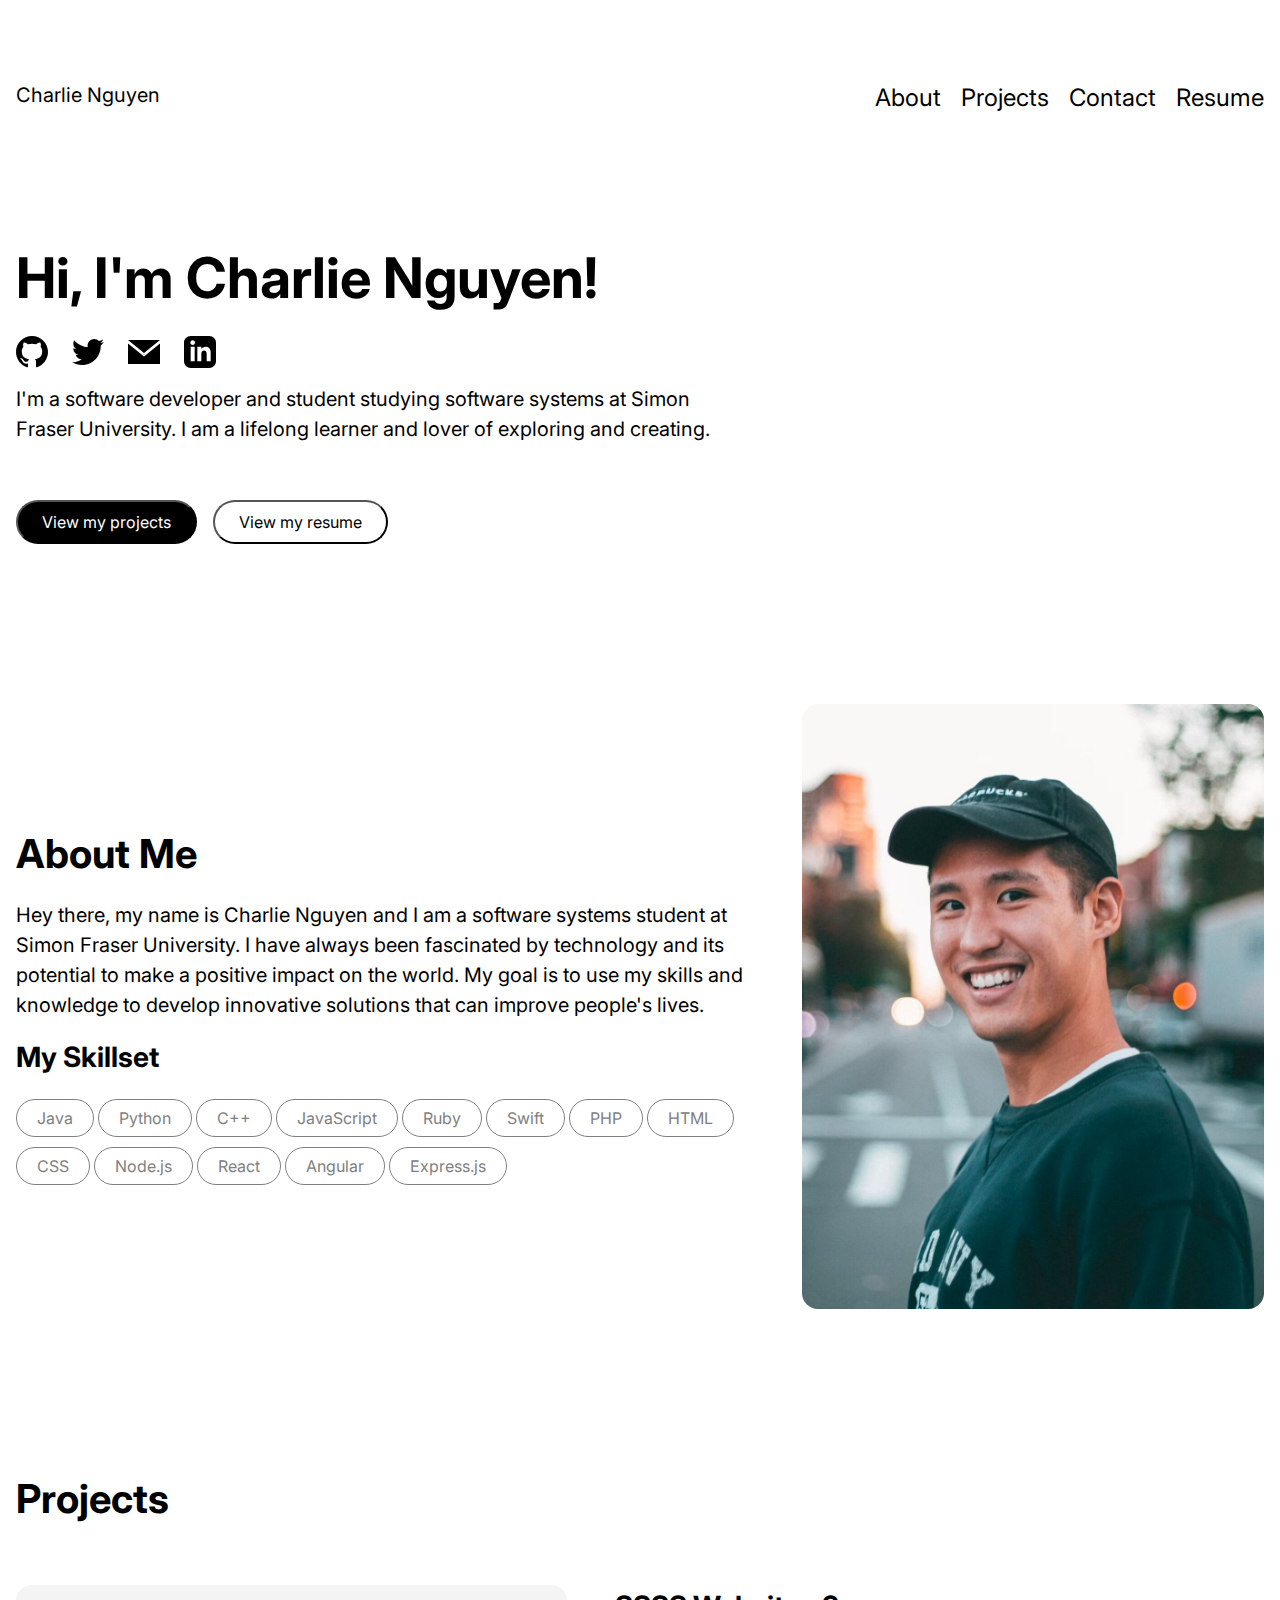
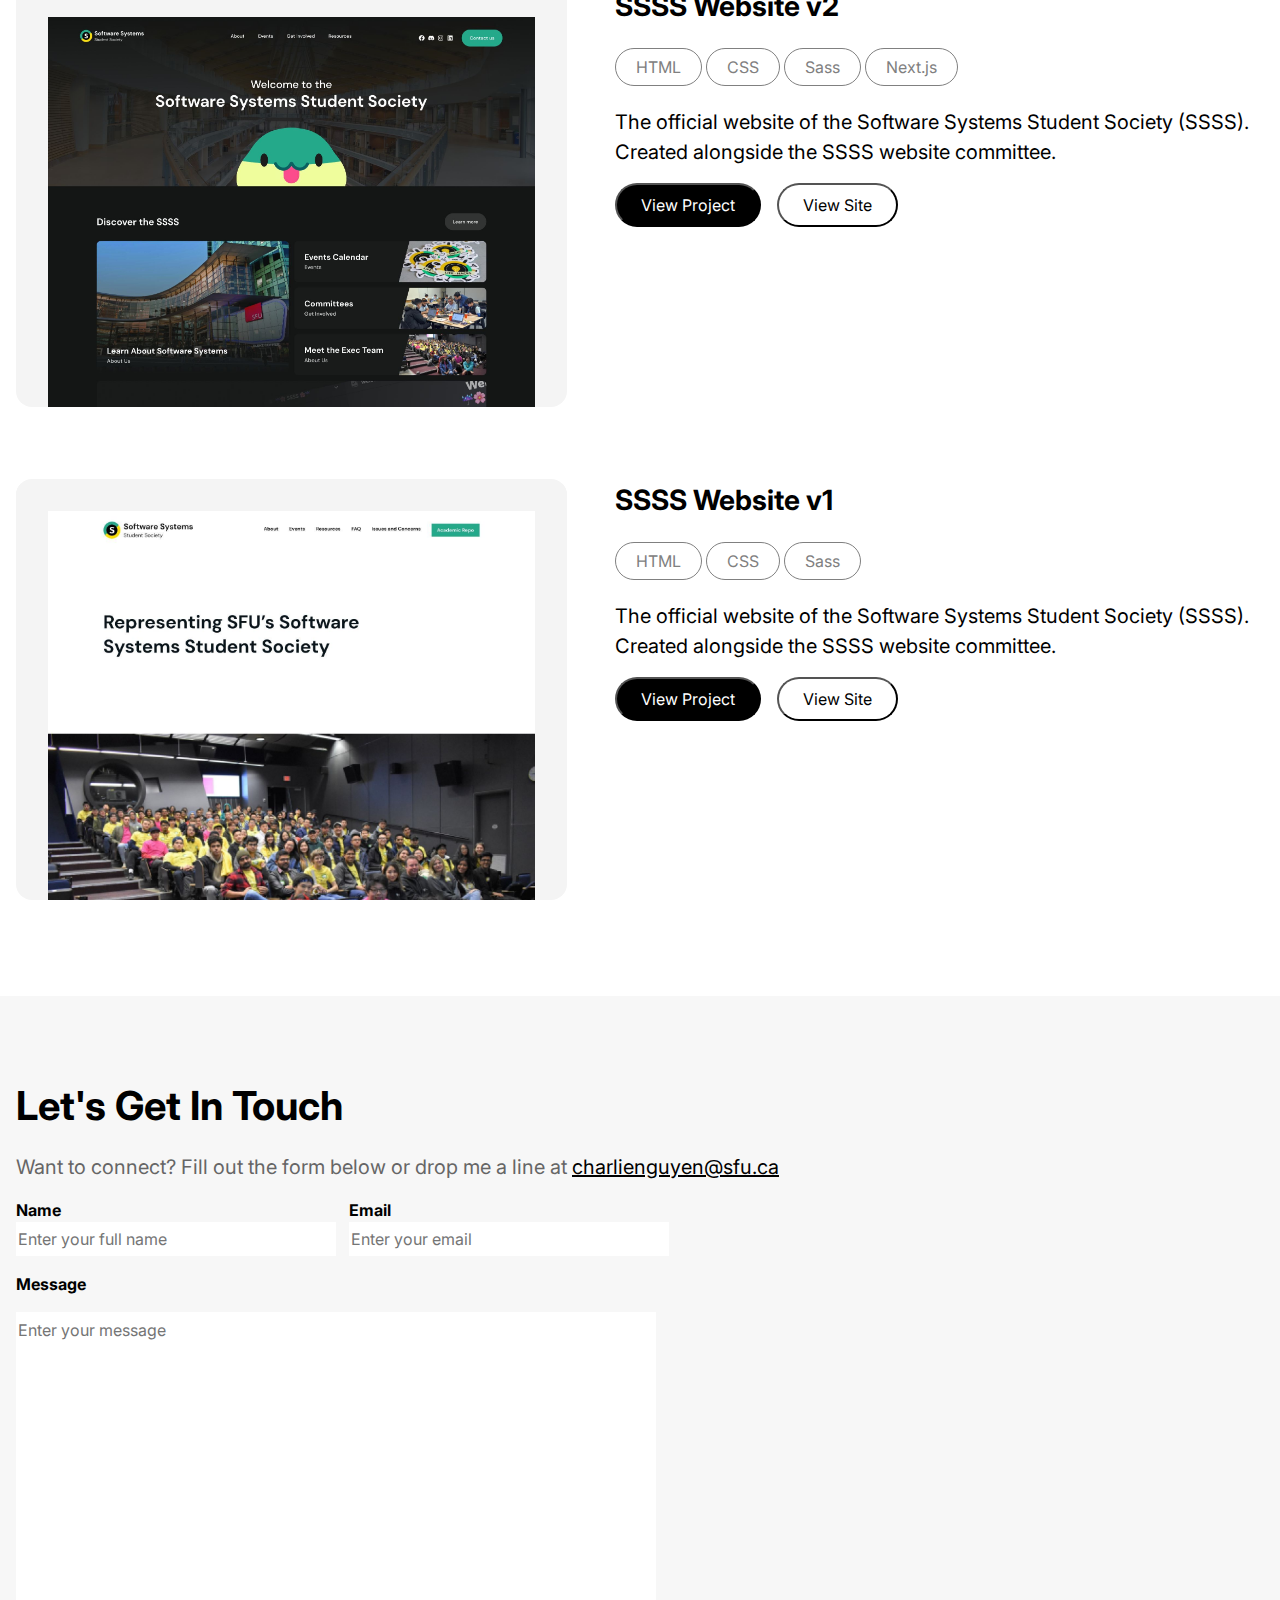
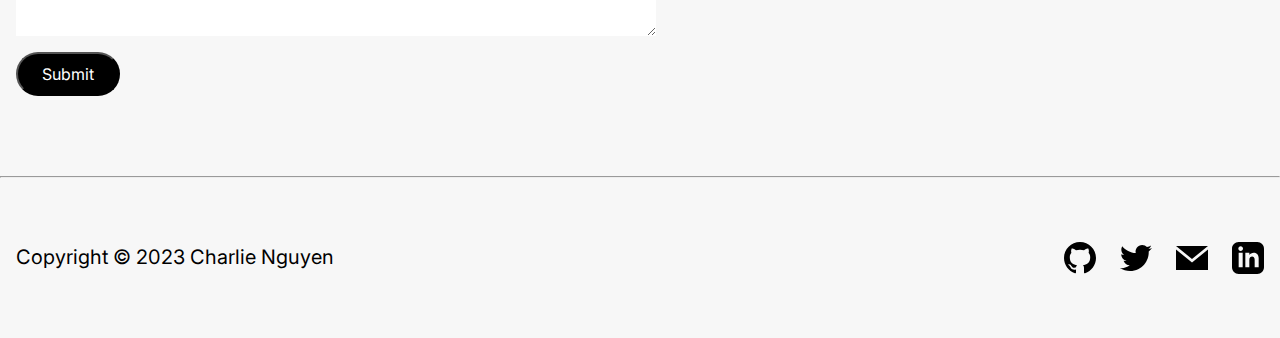
==== portfolio-end/index.html @ eb429f45 "add links and smooth scroll" ====
<!DOCTYPE html>
<html lang="en">

<head>
  <meta charset="UTF-8">
  <meta http-equiv="X-UA-Compatible" content="IE=edge">
  <meta name="viewport" content="width=device-width, initial-scale=1.0">
  <link rel="stylesheet" type="text/css" href="style.css">
  <link rel="stylesheet" type="text/css" href="default.css">
  <title>Portfolio</title>
</head>

<body>
  <div id="main-body">
    <header>
      <nav>
        <div id="navbar-name">
          <p>Charlie Nguyen</p>
        </div>

        <ul>
          <li><a href="#about">About</a></li>
          <li><a href="#projects">Projects</a></li>
          <li><a href="#contact">Contact</a> </li>
          <li><a class="resume-link" href="#">Resume</a></li>
        </ul>
      </nav>
    </header>

    <section class="container" id="hero">
      <h1>Hi, I'm Charlie Nguyen!</h1>
      <div class="icon-container">
        <a href="https://github.com/" target="_blank">
          <img src="./assets/icons/icon-github.svg" alt="Github Icon">
        </a>
        <a href="https://twitter.com/" target="_blank">
          <img src="./assets/icons/icon-twitter.svg" alt="twitter Icon">
        </a>
        <a href="https://gmail.com/" target="_blank">
          <img src="./assets/icons/icon-email.svg" alt="Email Icon">
        </a>
        <a href="https://linkedin.com/" target="_blank">
          <img src="./assets/icons/icon-linkedin.svg" alt="linkedin Icon">
        </a>
      </div>
      <p>I'm a software developer and student studying software systems at Simon <br />Fraser University. I am a
        lifelong
        learner and lover of exploring and creating.</p>
      <br>
      <div class="button-container">
        <a href="#projects">
          <button class="btn primary-btn">View my projects</button>
        </a>
        <a href="#">
          <button class="btn secondary-btn">View my resume</button>
        </a>
      </div>
    </section>

    <section class="container" id="about">
      <div class="left-section">
        <h2>About Me</h2>
        <p>Hey there, my name is Charlie Nguyen and I am a software systems student at Simon Fraser University. I have
          always been fascinated by technology and its potential to make a positive impact on the world. My goal is to
          use
          my skills and knowledge to develop innovative solutions that can improve people's lives.</p>
        <h3>My Skillset</h3>
        <div id="skill-container">
          <span class="skill-tag">Java</span>
          <span class="skill-tag">Python</span>
          <span class="skill-tag">C++</span>
          <span class="skill-tag">JavaScript</span>
          <span class="skill-tag">Ruby</span>
          <span class="skill-tag">Swift</span>
          <span class="skill-tag">PHP</span>
          <span class="skill-tag">HTML</span>
          <span class="skill-tag">CSS</span>
          <span class="skill-tag">Node.js</span>
          <span class="skill-tag">React</span>
          <span class="skill-tag">Angular</span>
          <span class="skill-tag">Express.js</span>
        </div>
      </div>
      <div class="right-section">
        <img id="profile-img" src="./assets/profile.jpeg" alt="Profile Image">

      </div>
    </section>


    <section class="container" id="projects">
      <h2>Projects</h2>
      <div class="project-container">
        <figure class="project-img-container">
          <img src="./assets/ssss-website-v2.jpeg" alt="SSSS Website Version 2">
        </figure>
        <div class="project-description">
          <h3>SSSS Website v2</h3>
          <div id="skill-container">
            <span class="skill-tag">HTML</span>
            <span class="skill-tag">CSS</span>
            <span class="skill-tag">Sass</span>
            <span class="skill-tag">Next.js</span>
          </div>
          <p>The official website of the Software Systems Student Society (SSSS). Created alongside the SSSS website
            committee.</p>
          <div class="button-container">
            <a href="https://github.com/ssss-sfu/ssss-sfu.github.io" target="_blank">
              <button class="btn primary-btn">View Project</button>
            </a>
            <a href="https://www.sfussss.org/" target="_blank">
              <button class="btn secondary-btn">View Site</button>
            </a>
          </div>
        </div>
      </div>

      <div class="project-container">
        <figure class="project-img-container">
          <img src="./assets/ssss-website-v1.jpeg" alt="SSSS Website Version 2">
        </figure>
        <div class="project-description">
          <h3>SSSS Website v1</h3>
          <div id="skill-container">
            <span class="skill-tag">HTML</span>
            <span class="skill-tag">CSS</span>
            <span class="skill-tag">Sass</span>
          </div>
          <p>The official website of the Software Systems Student Society (SSSS). Created alongside the SSSS website
            committee.</p>
          <div class="button-container">
            <a href="https://github.com/ssss-sfu/ssss-sfu.github.io" target="_blank">
              <button class="btn primary-btn">View Project</button>
            </a>
            <a href="https://www.sfussss.org/" target="_blank">
              <button class="btn secondary-btn">View Site</button>
            </a>
          </div>
        </div>
      </div>
    </section>
    <section class="container" id="contact">
      <h2>Let's Get In Touch</h2>
      <p>Want to connect? Fill out the form below or drop me a line at
        <a class="mailto" href="mailto:charlienguyen@sfu.ca">charlienguyen@sfu.ca</a>
      </p>

      <div class="two-column">
        <div id="name-input-container">
          <label for="name"><b>Name</b></label> <br>
          <input type="text" id="name" placeholder="Enter your full name">
        </div>

        <div id="email-input-container">
          <label for="email"><b>Email</b></label> <br>
          <input type="email" id="email" placeholder="Enter your email">
        </div>
      </div>

      <label for="message"><b>Message</b></label>
      <textarea name="message" id="message" cols="30" rows="10" placeholder="Enter your message"></textarea>

      <button class="btn primary-btn">Submit</button>
    </section>
    <hr>
    <footer>
      <nav>
        <div class="navbar-name">
          <p>Copyright &copy; 2023 Charlie Nguyen </p>
        </div>
        <div class="icon-container">
          <a href="https://github.com/" target="_blank">
            <img src="./assets/icons/icon-github.svg" alt="Github Icon">
          </a>
          <a href="https://twitter.com/" target="_blank">
            <img src="./assets/icons/icon-twitter.svg" alt="twitter Icon">
          </a>
          <a href="https://gmail.com/" target="_blank">
            <img src="./assets/icons/icon-email.svg" alt="Email Icon">
          </a>
          <a href="https://linkedin.com/" target="_blank">
            <img src="./assets/icons/icon-linkedin.svg" alt="linkedin Icon">
          </a>
        </div>
      </nav>

    </footer>
  </div>
  <script src="script.js"></script>


</body>

</html>
---- portfolio-end/style.css ----
@import url("https://fonts.googleapis.com/css2?family=Inter:wght@100;400;700&display=swap");

/* Variable Start */
:root {
  --primary-colour: black;
  --secondary-colour: white;
  --tertiary-colour: #f4f4f4;
  --skill-colour: gray;
  --contact-colour: #666666;

  --tablet-min-width: 768px;
  --desktop-min-width: 1025px;
  --container-max-width: 1500px;
}
/* Variable End */
/* Global Start*/
html {
  background-color: #FFCFCF;
  scroll-behavior: smooth;
}


body {
  font-family: "Inter", sans-serif;
  background-color: #FEE4E5;
  display: flex;
  justify-content: center;
}

#main-body {
  max-width: var(--container-max-width);
  min-width: min(100vw, var(--container-max-width));
  margin: auto;
  background-color: var(--secondary-colour);
  color: var(--primary-colour);
}

.container {
  padding: 5rem 1rem;
  display: flex;
  flex-direction: column;
  gap: 1rem;
  justify-content: center;
  background-color: var(--secondary-colour);
}

h1 {
  font-size: 3.5rem;
}

h2 {
  font-size: 2.5rem;
}

h3 {
  font-size: 1.75rem;
}

p {
  font-size: 1.25rem;
}

a {
  text-decoration: none;
  color: black;
}

a:hover {
  text-decoration: underline;
}

.button-container {
  display: flex;
  gap: 1rem;
}

a button {
  cursor: pointer;
}
@media only screen and (max-width: 768px) {
  h1 {
    font-size: 2.75rem;
  }

  h2 {
    font-size: 2rem;
  }

  h3 {
    font-size: 1.5rem;
  }

  p {
    font-size: 1.2rem;
  }
}

/* Global End */
/* Header Start */
header {
  background-color: var(--secondary-colour);
  padding: 5rem 1rem 0;
  font-size: 1.5rem;
}
header nav {
  display: flex;
  justify-content: space-between;
}

header nav ul {
  display: flex;
  gap: 1.25rem;
}

header nav li {
  list-style-type: none;
}

@media only screen and (max-width: 768px) {
  header {
    font-size: 1rem;
  }

  header nav ul {
    display: flex;
    gap: 1rem;
  }
}

/* Header End */

/* Hero Start */
.container#hero {
  padding-top: 7.5rem;
}

.btn {
  padding: 0.5rem 1.5rem;
  border-radius: 1.5rem;
  width: fit-content;
}

.primary-btn {
  background-color: var(--primary-colour);
  color: var(--secondary-colour);
}

.secondary-btn {
  background-color: var(--secondary-colour);
  color: var(--primary-colour);
}

.icon-container {
  display: flex;
  gap: 1.5rem;
}

.icon-container img {
  width: 2rem;
  /* Just change width, height initial value is auto */
}

/* Hero End */

/* About Start */
.container#about {
  display: flex;
  flex-direction: row;
}

.skill-tag {
  line-height: 3rem;
  font-style: normal;
  color: var(--skill-colour);
  border: 1px solid var(--skill-colour);
  border-radius: 2rem;
  padding: 0.5rem 1.25rem;
}

.left-section {
  flex: 5;
  /* Below Copied from container */
  display: flex;
  flex-direction: column;
  justify-content: center;
  gap: 1rem;
}
.right-section {
  flex: 3;
  width: fit-content;
}

.right-section img {
  object-fit: cover;
  border-radius: 1rem;
}

@media only screen and (max-width: 768px) {
  .container#about {
    flex-direction: column-reverse;
  }

}
/* About End */

/* Projects Start */
.container#projects {
  gap: 2.5rem;
}

.project-container {
  display: flex;
  gap: 3rem;
  padding: 1rem 0;
}

.project-img-container {
  width: 100%;
  flex: 3;
  border: 2rem solid var(--tertiary-colour);
  border-radius: 1rem;
  border-bottom: none;
}

.project-description {
  flex: 4;
  display: flex;
  flex-direction: column;
  gap: 1rem;
}

@media only screen and (max-width: 768px) {
  .project-container {
    flex-direction: column;
  }
}
/* Projects End */

/* Contact Start */
.container#contact, footer {
  background-color: #f7f7f7;
}

.container#contact p, .container#contact input {
  color: var(--contact-colour);
}

a.mailto {
  color: black;
  text-decoration: underline;
}

.two-column {
  display: flex; 
  gap: 1vw;
}

.container#contact input, .container#contact textarea {
  line-height: 2rem;
  /* max-width: min(29vw, 20em); */
  width: min(29vw, 20em);
  border: 1vw;
  background-color: var(--secondary-colour);
}

.container#contact textarea {
  width: min(59vw, 40em);
}
/* Contact End */

/* Footer Start */
footer {
  padding: 4rem 1rem;
}
footer nav {
  display: flex;
  justify-content: space-between;
}


/* Footer End */
---- portfolio-end/default.css ----
/* source: https://www.joshwcomeau.com/css/custom-css-reset/ */
/*
  1. Use a more-intuitive box-sizing model.
*/
*, *::before, *::after {
  box-sizing: border-box;
}
/*
  2. Remove default margin
*/
* {
  margin: 0;
}
/*
  3. Allow percentage-based heights in the application
*/
html, body {
  height: 100%;
}
/*
  Typographic tweaks!
  4. Add accessible line-height
  5. Improve text rendering
*/
body {
  line-height: 1.5;
  -webkit-font-smoothing: antialiased;
}
/*
  6. Improve media defaults
*/
img, picture, video, canvas, svg {
  display: block;
  max-width: 100%;
}
/*
  7. Remove built-in form typography styles
*/
input, button, textarea, select {
  font: inherit;
}
/*
  8. Avoid text overflows
*/
p, h1, h2, h3, h4, h5, h6 {
  overflow-wrap: break-word;
}
/*
  9. Create a root stacking context
*/
#root, #__next {
  isolation: isolate;
}
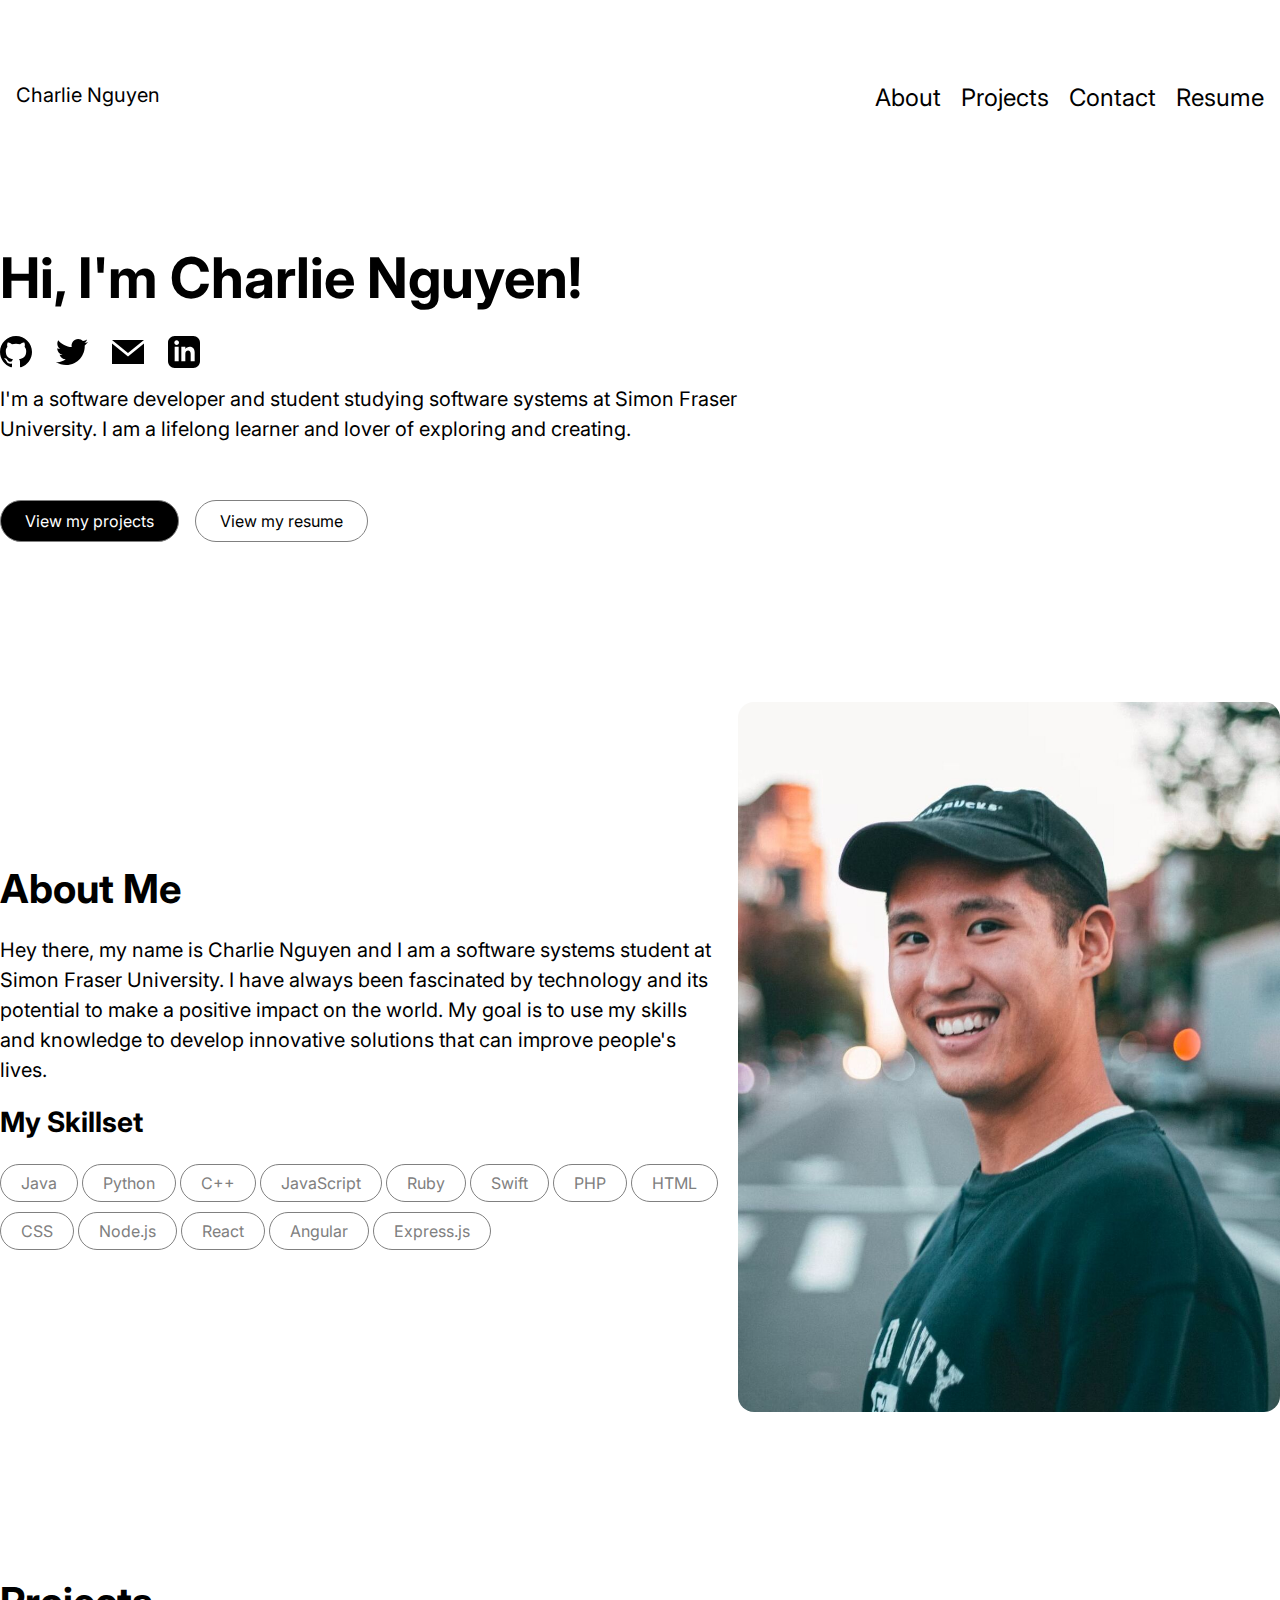
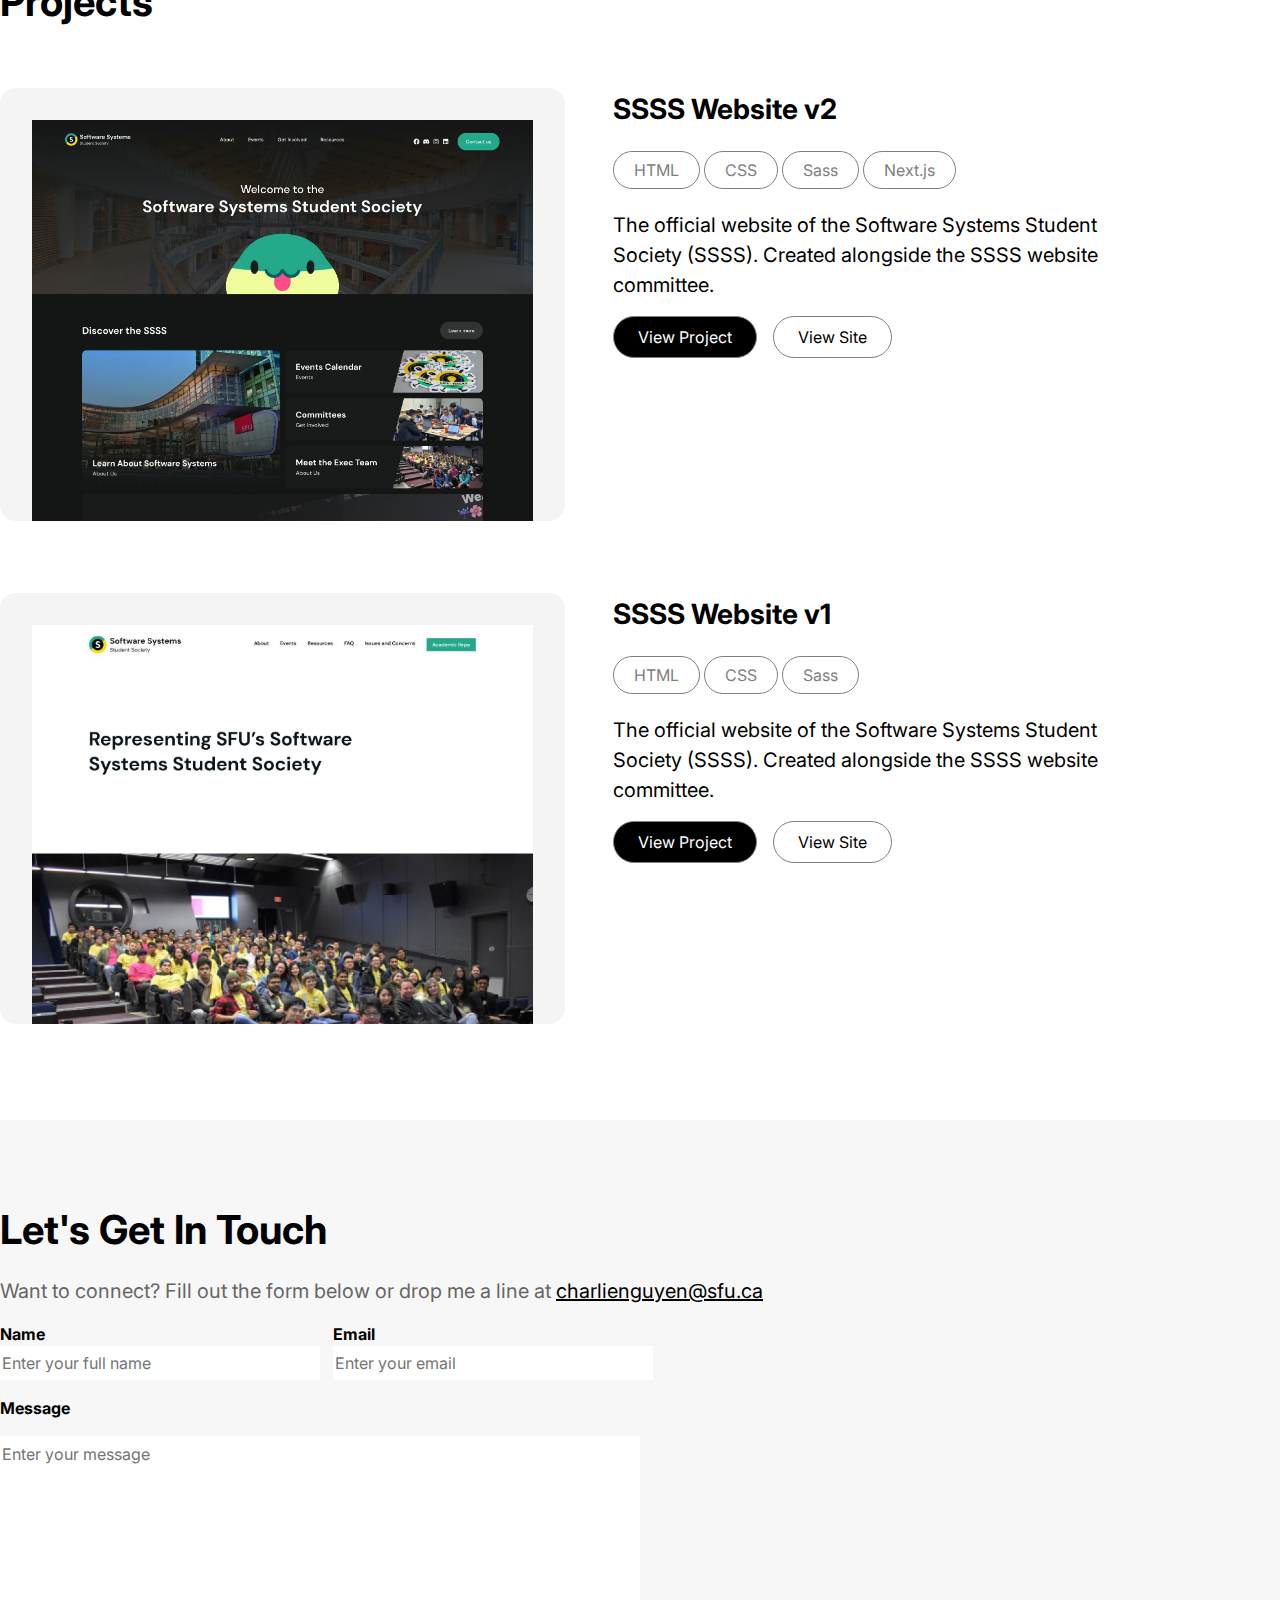
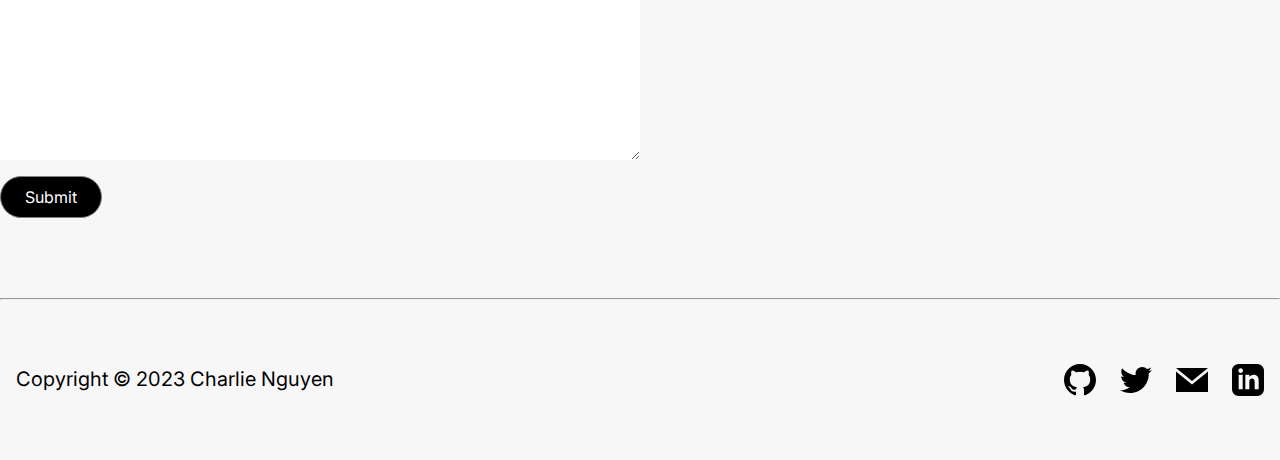
==== commit a23436db: "add double-colour bg and inline-size" ====
--- a/portfolio-end/index.html
+++ b/portfolio-end/index.html
@@ -43,7 +43,7 @@
           <img src="./assets/icons/icon-linkedin.svg" alt="linkedin Icon">
         </a>
       </div>
-      <p>I'm a software developer and student studying software systems at Simon <br />Fraser University. I am a
+      <p>I'm a software developer and student studying software systems at Simon Fraser University. I am a
         lifelong
         learner and lover of exploring and creating.</p>
       <br>
--- a/portfolio-end/style.css
+++ b/portfolio-end/style.css
@@ -14,15 +14,10 @@
 }
 /* Variable End */
 /* Global Start*/
-html {
+html, body {
   background-color: #FFCFCF;
   scroll-behavior: smooth;
-}
-
-
-body {
   font-family: "Inter", sans-serif;
-  background-color: #FEE4E5;
   display: flex;
   justify-content: center;
 }
@@ -33,10 +28,12 @@
   margin: auto;
   background-color: var(--secondary-colour);
   color: var(--primary-colour);
+  outline: 5em solid #FEE4E5;
+
 }
 
 .container {
-  padding: 5rem 1rem;
+  padding: 5rem 0;
   display: flex;
   flex-direction: column;
   gap: 1rem;
@@ -78,6 +75,10 @@
   cursor: pointer;
 }
 @media only screen and (max-width: 768px) {
+  .container {
+    padding: 3.5rem 1rem;
+  }
+
   h1 {
     font-size: 2.75rem;
   }
@@ -109,6 +110,7 @@
 
 header nav ul {
   display: flex;
+  align-items: center;
   gap: 1.25rem;
 }
 
@@ -132,12 +134,21 @@
 /* Hero Start */
 .container#hero {
   padding-top: 7.5rem;
+  inline-size: min(800px, 100vw);
 }
 
 .btn {
   padding: 0.5rem 1.5rem;
+  border: 0.5px solid gray;
   border-radius: 1.5rem;
   width: fit-content;
+  transition: transform 0.25s;
+  /* transition: filter 0.25s; */
+}
+
+.btn:hover {
+  transform:translateY(-0.2em);
+  /* filter: invert(100%); */
 }
 
 .primary-btn {
@@ -178,7 +189,7 @@
 }
 
 .left-section {
-  flex: 5;
+  flex: 4;
   /* Below Copied from container */
   display: flex;
   flex-direction: column;
@@ -229,6 +240,11 @@
   gap: 1rem;
 }
 
+.project-description p {
+  inline-size: min(500px, 95vw);
+}
+
+
 @media only screen and (max-width: 768px) {
   .project-container {
     flex-direction: column;
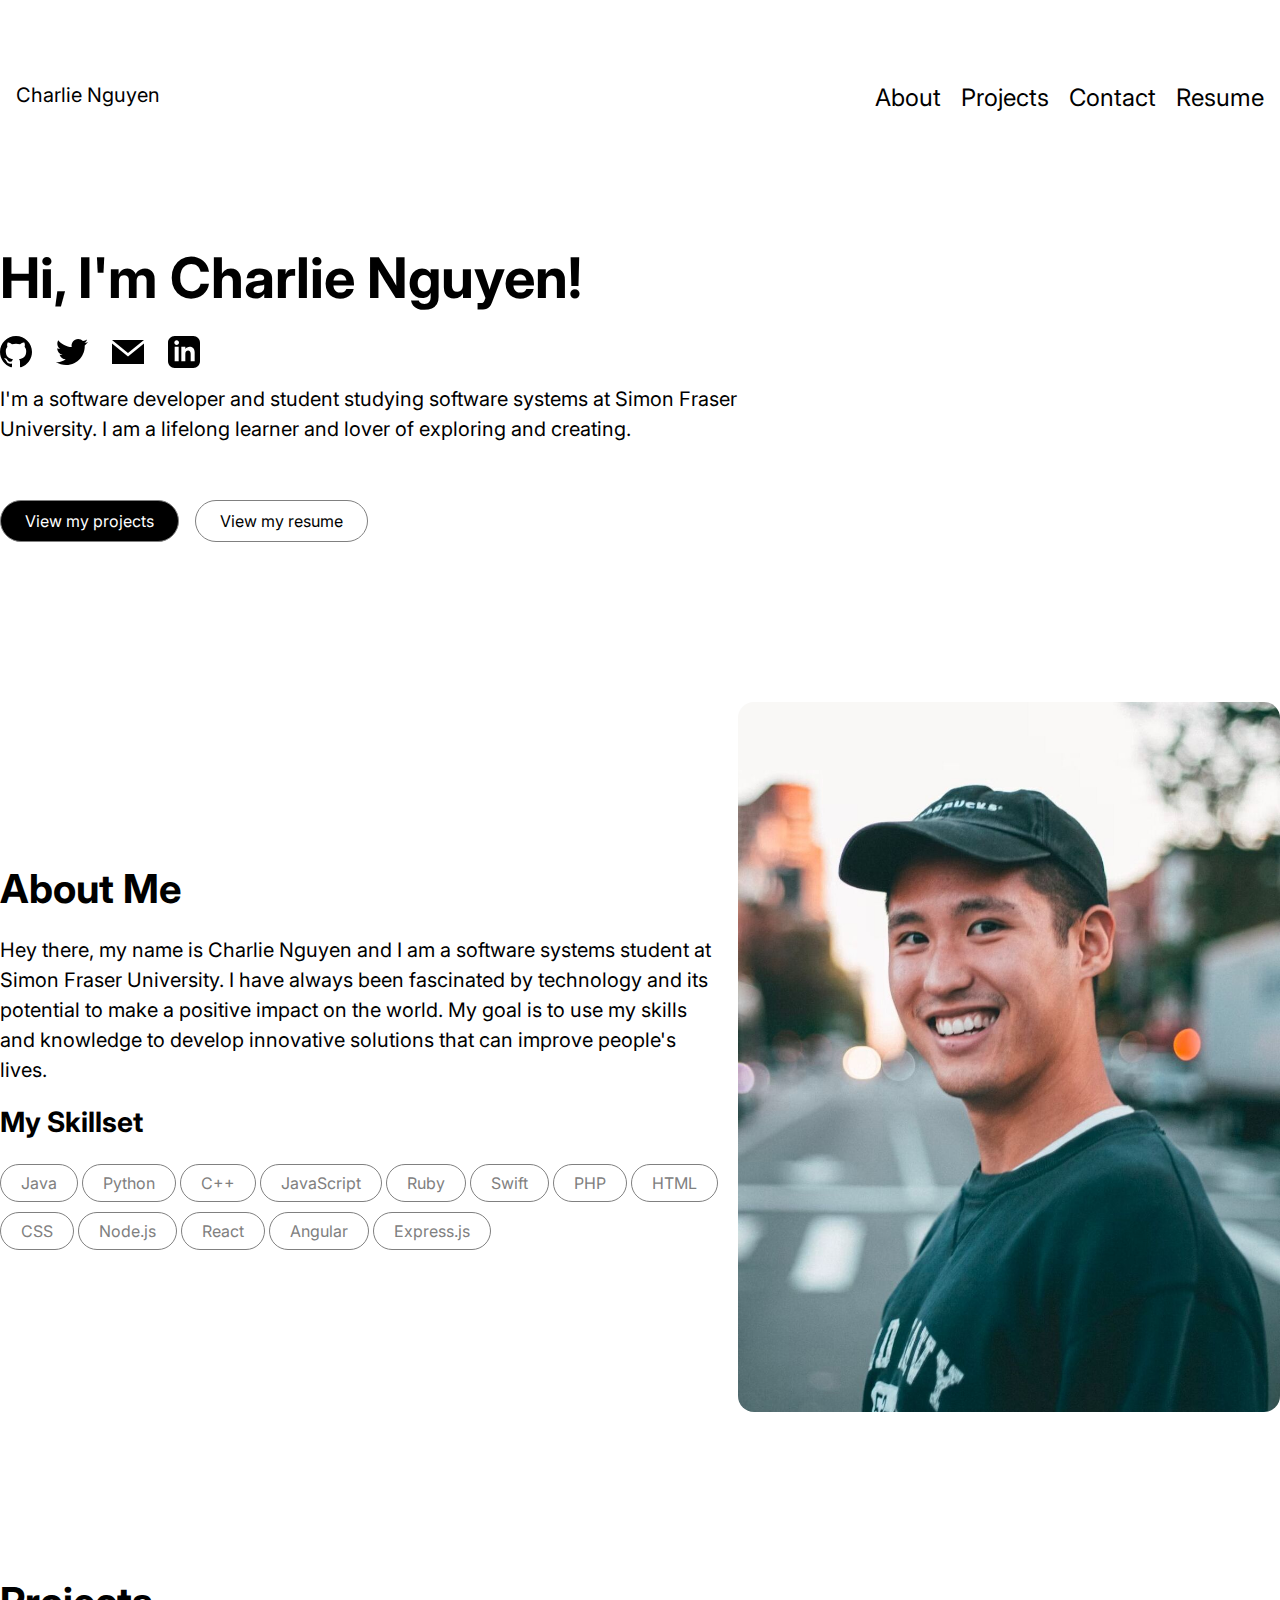
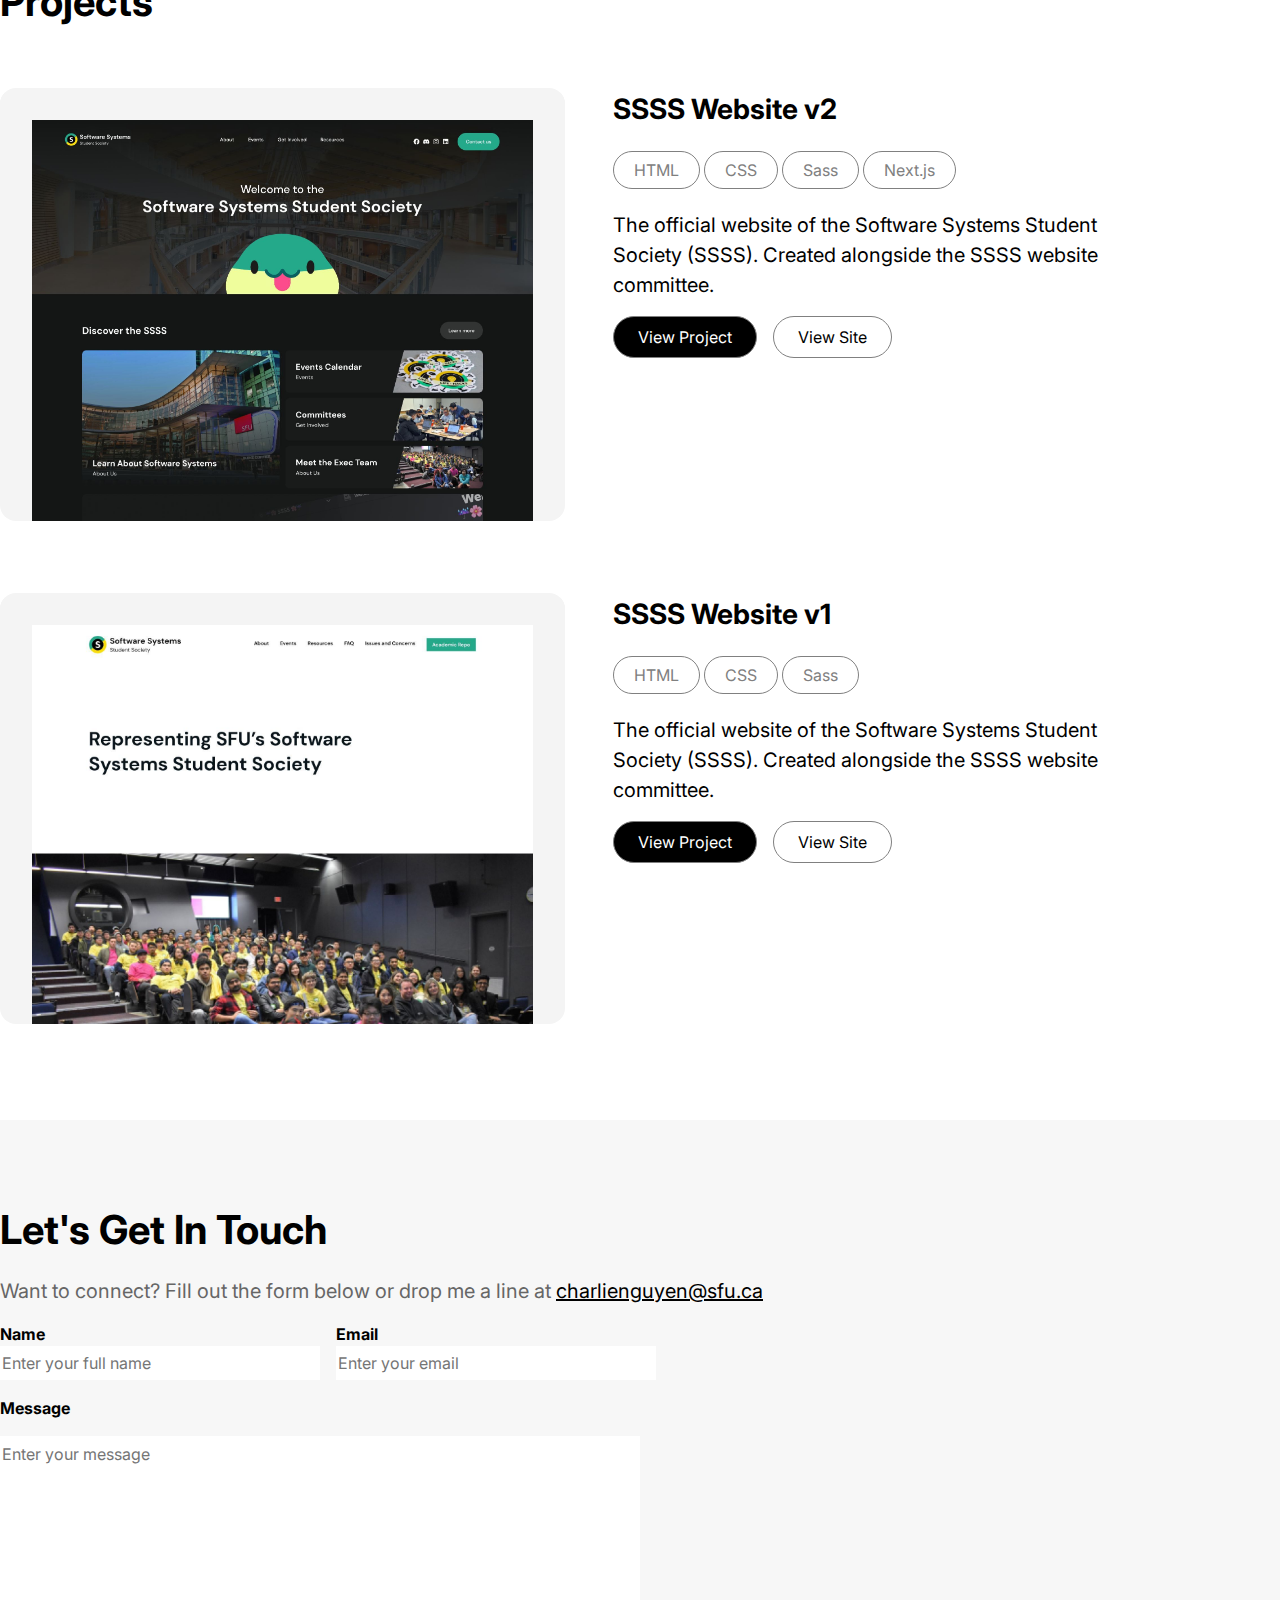
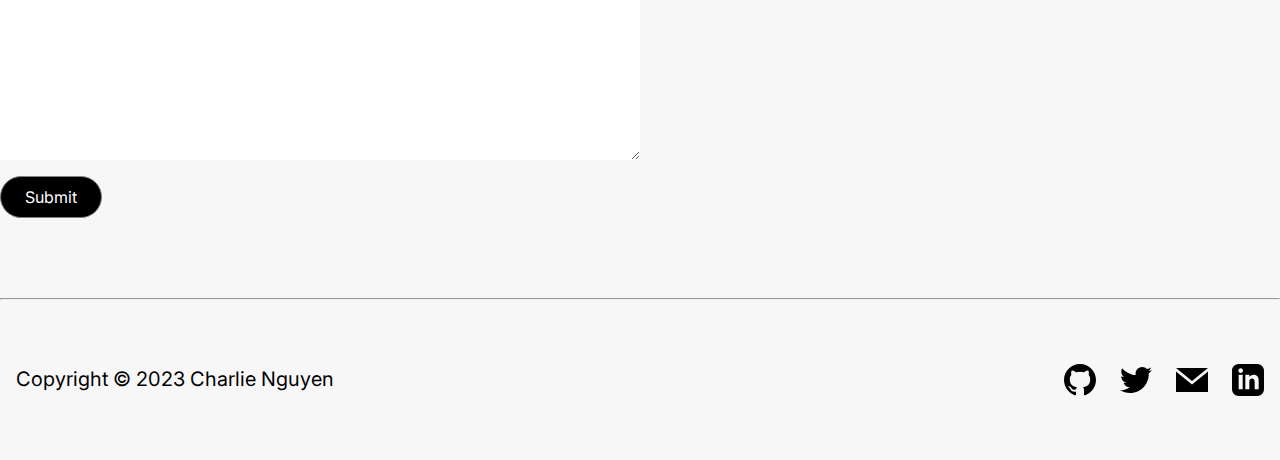
==== commit d4837bb1: "checkpoint" ====
--- a/portfolio-end/index.html
+++ b/portfolio-end/index.html
@@ -42,6 +42,7 @@
         <a href="https://linkedin.com/" target="_blank">
           <img src="./assets/icons/icon-linkedin.svg" alt="linkedin Icon">
         </a>
+
       </div>
       <p>I'm a software developer and student studying software systems at Simon Fraser University. I am a
         lifelong
--- a/portfolio-end/style.css
+++ b/portfolio-end/style.css
@@ -7,15 +7,18 @@
   --tertiary-colour: #f4f4f4;
   --skill-colour: gray;
   --contact-colour: #666666;
+  --first-outside-colour: #FEE4E5;
+  --second-outside-colour: #FFCFCF;
 
   --tablet-min-width: 768px;
   --desktop-min-width: 1025px;
   --container-max-width: 1500px;
 }
+
 /* Variable End */
 /* Global Start*/
 html, body {
-  background-color: #FFCFCF;
+  background-color: var(--second-outside-colour);
   scroll-behavior: smooth;
   font-family: "Inter", sans-serif;
   display: flex;
@@ -28,7 +31,7 @@
   margin: auto;
   background-color: var(--secondary-colour);
   color: var(--primary-colour);
-  outline: 5em solid #FEE4E5;
+  outline: 5em solid var(--first-outside-colour);
 
 }
 
@@ -123,6 +126,9 @@
     font-size: 1rem;
   }
 
+  header nav {
+    justify-content: center;
+  }
   header nav ul {
     display: flex;
     gap: 1rem;
@@ -241,7 +247,7 @@
 }
 
 .project-description p {
-  inline-size: min(500px, 95vw);
+  inline-size: min(25em, 95vw);
 }
 
 
@@ -268,19 +274,25 @@
 
 .two-column {
   display: flex; 
-  gap: 1vw;
+  gap: 1em;
 }
 
 .container#contact input, .container#contact textarea {
   line-height: 2rem;
   /* max-width: min(29vw, 20em); */
-  width: min(29vw, 20em);
+  width: min(80vw, 20em);
   border: 1vw;
   background-color: var(--secondary-colour);
 }
 
 .container#contact textarea {
-  width: min(59vw, 40em);
+  width: min(80vw, 40em);
+}
+
+@media only screen and (max-width: 768px) {
+  .two-column {
+    flex-direction: column;
+  }
 }
 /* Contact End */
 
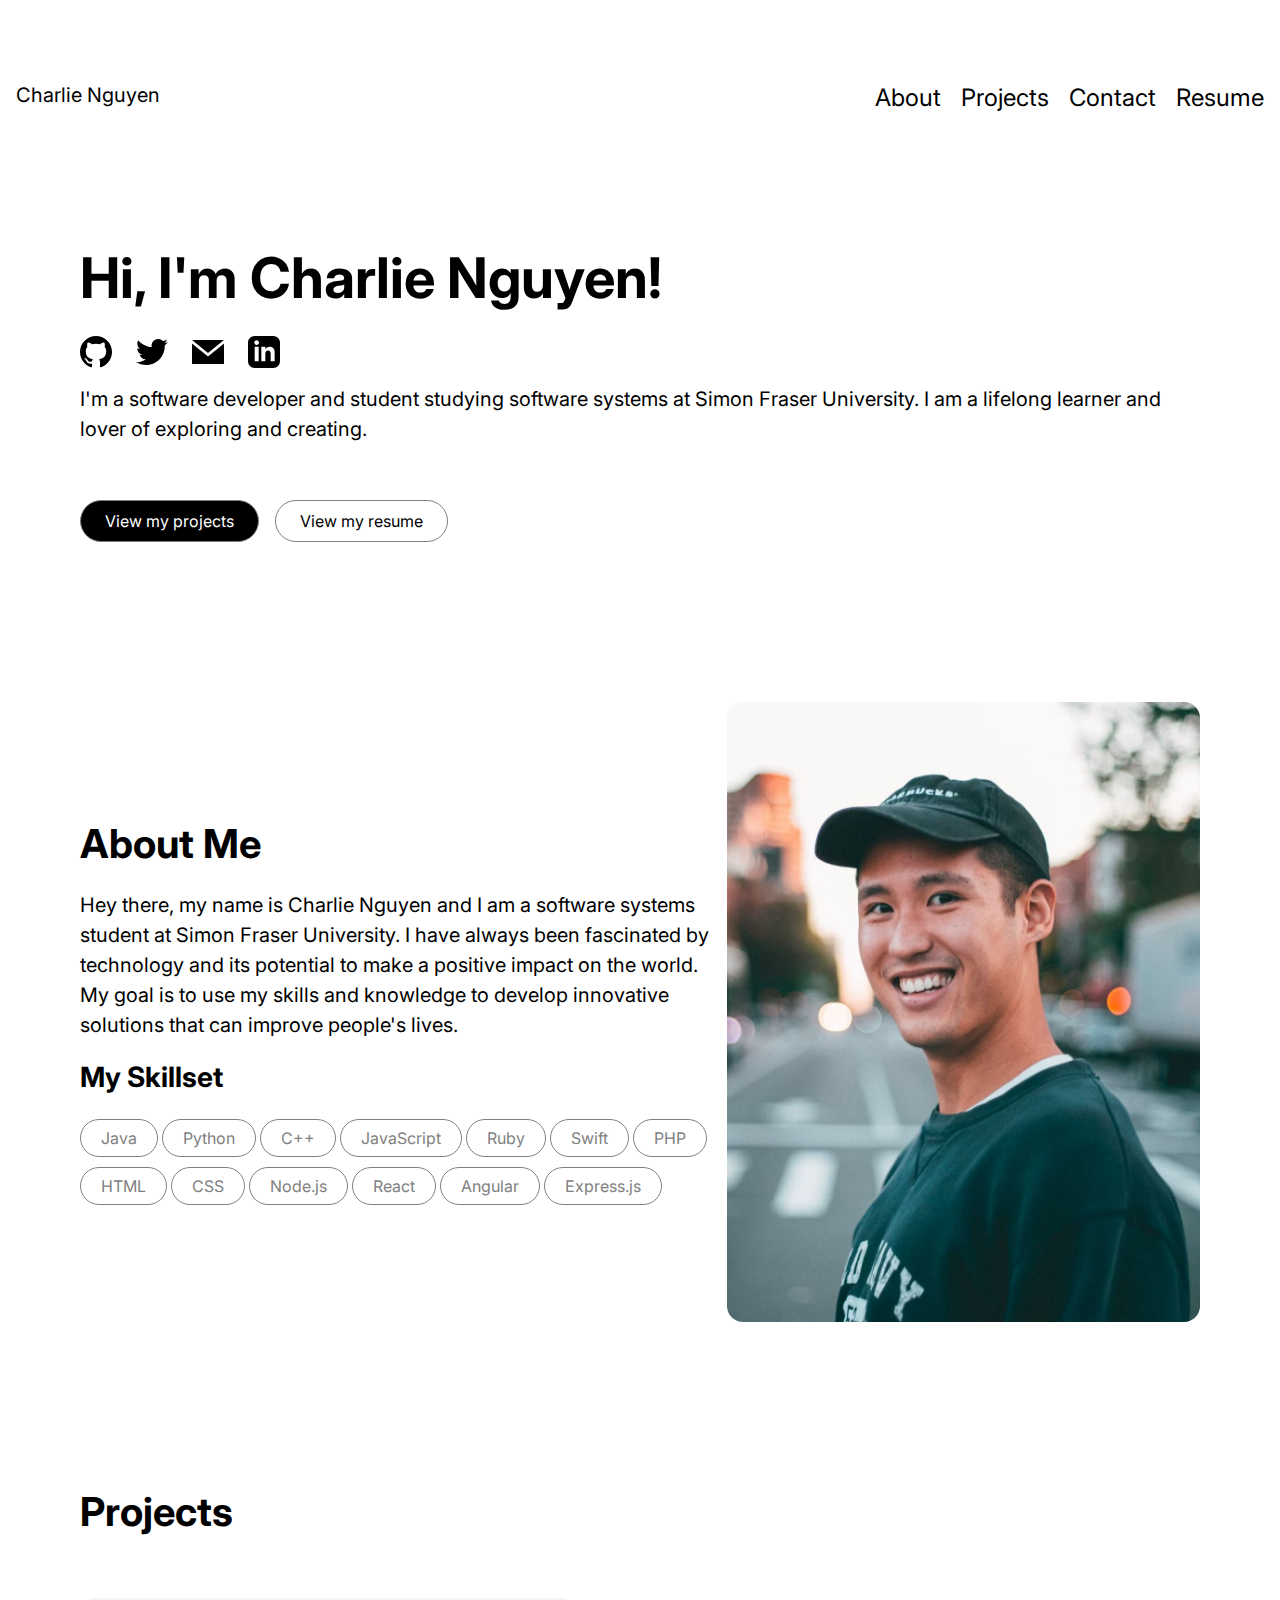
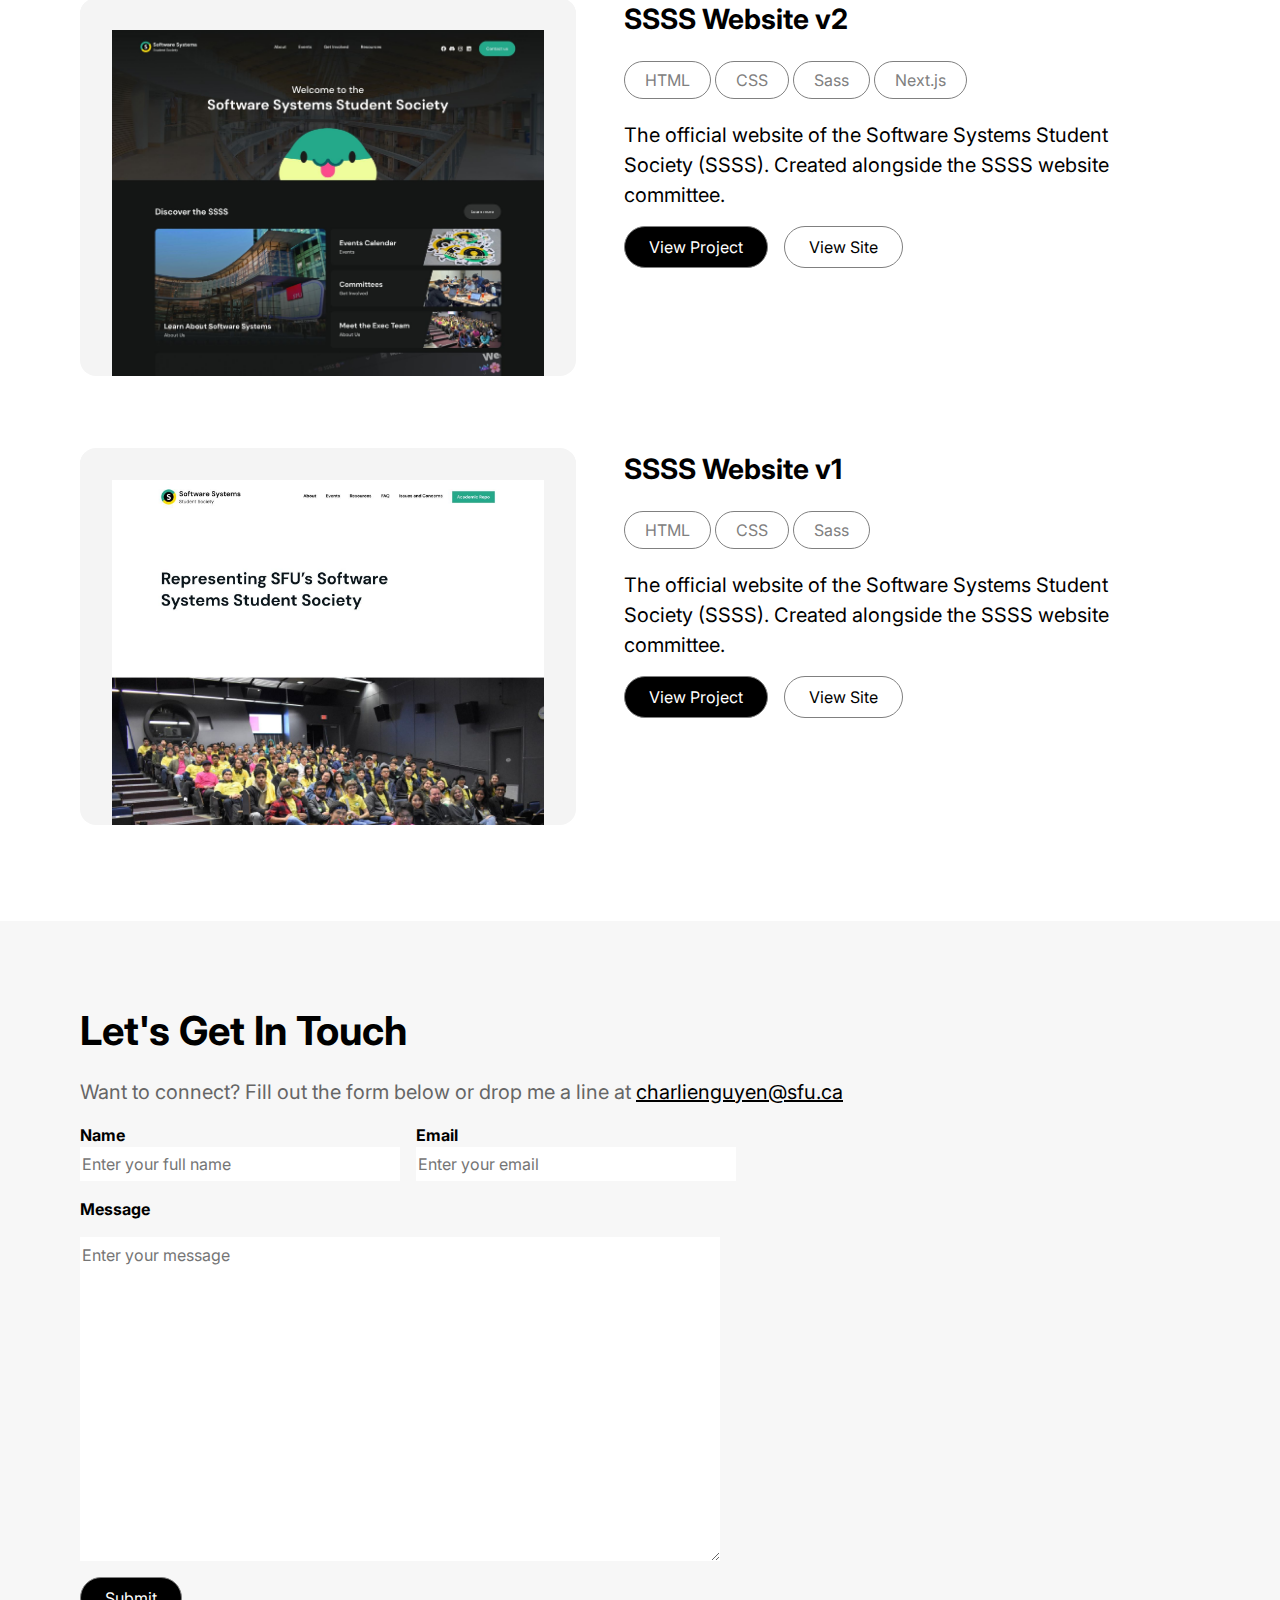
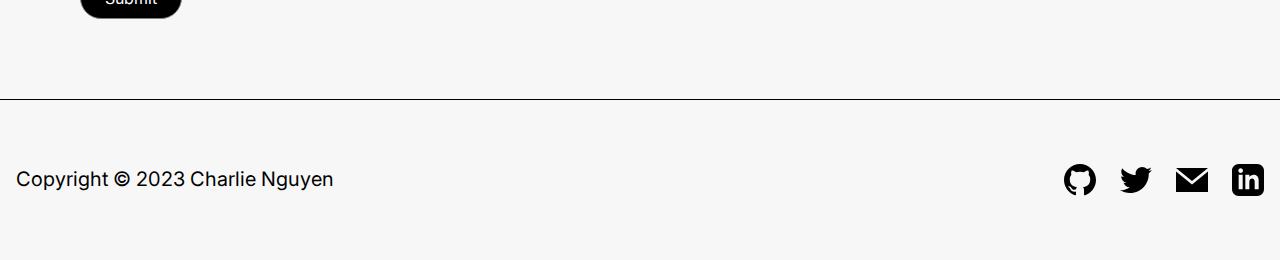
==== commit 5c42fcab: "removed two colour background" ====
--- a/portfolio-end/index.html
+++ b/portfolio-end/index.html
@@ -11,24 +11,162 @@
 </head>
 
 <body>
-  <div id="main-body">
-    <header>
-      <nav>
-        <div id="navbar-name">
-          <p>Charlie Nguyen</p>
+  <header>
+    <nav>
+      <div id="navbar-name">
+        <p>Charlie Nguyen</p>
+      </div>
+
+      <ul>
+        <li><a href="#about">About</a></li>
+        <li><a href="#projects">Projects</a></li>
+        <li><a href="#contact">Contact</a> </li>
+        <li><a class="resume-link" href="#">Resume</a></li>
+      </ul>
+    </nav>
+  </header>
+
+  <section class="container" id="hero">
+    <h1>Hi, I'm Charlie Nguyen!</h1>
+    <div class="icon-container">
+      <a href="https://github.com/" target="_blank">
+        <img src="./assets/icons/icon-github.svg" alt="Github Icon">
+      </a>
+      <a href="https://twitter.com/" target="_blank">
+        <img src="./assets/icons/icon-twitter.svg" alt="twitter Icon">
+      </a>
+      <a href="https://gmail.com/" target="_blank">
+        <img src="./assets/icons/icon-email.svg" alt="Email Icon">
+      </a>
+      <a href="https://linkedin.com/" target="_blank">
+        <img src="./assets/icons/icon-linkedin.svg" alt="linkedin Icon">
+      </a>
+
+    </div>
+    <p>I'm a software developer and student studying software systems at Simon Fraser University. I am a
+      lifelong
+      learner and lover of exploring and creating.</p>
+    <br>
+    <div class="button-container">
+      <a href="#projects">
+        <button class="btn primary-btn">View my projects</button>
+      </a>
+      <a href="#">
+        <button class="btn secondary-btn">View my resume</button>
+      </a>
+    </div>
+  </section>
+
+  <section class="container" id="about">
+    <div class="left-section">
+      <h2>About Me</h2>
+      <p>Hey there, my name is Charlie Nguyen and I am a software systems student at Simon Fraser University. I have
+        always been fascinated by technology and its potential to make a positive impact on the world. My goal is to
+        use
+        my skills and knowledge to develop innovative solutions that can improve people's lives.</p>
+      <h3>My Skillset</h3>
+      <div id="skill-container">
+        <span class="skill-tag">Java</span>
+        <span class="skill-tag">Python</span>
+        <span class="skill-tag">C++</span>
+        <span class="skill-tag">JavaScript</span>
+        <span class="skill-tag">Ruby</span>
+        <span class="skill-tag">Swift</span>
+        <span class="skill-tag">PHP</span>
+        <span class="skill-tag">HTML</span>
+        <span class="skill-tag">CSS</span>
+        <span class="skill-tag">Node.js</span>
+        <span class="skill-tag">React</span>
+        <span class="skill-tag">Angular</span>
+        <span class="skill-tag">Express.js</span>
+      </div>
+    </div>
+    <div class="right-section">
+      <img id="profile-img" src="./assets/profile.jpeg" alt="Profile Image">
+
+    </div>
+  </section>
+
+
+  <section class="container" id="projects">
+    <h2>Projects</h2>
+    <div class="project-container">
+      <figure class="project-img-container">
+        <img src="./assets/ssss-website-v2.jpeg" alt="SSSS Website Version 2">
+      </figure>
+      <div class="project-description">
+        <h3>SSSS Website v2</h3>
+        <div id="skill-container">
+          <span class="skill-tag">HTML</span>
+          <span class="skill-tag">CSS</span>
+          <span class="skill-tag">Sass</span>
+          <span class="skill-tag">Next.js</span>
         </div>
+        <p>The official website of the Software Systems Student Society (SSSS). Created alongside the SSSS website
+          committee.</p>
+        <div class="button-container">
+          <a href="https://github.com/ssss-sfu/ssss-sfu.github.io" target="_blank">
+            <button class="btn primary-btn">View Project</button>
+          </a>
+          <a href="https://www.sfussss.org/" target="_blank">
+            <button class="btn secondary-btn">View Site</button>
+          </a>
+        </div>
+      </div>
+    </div>
 
-        <ul>
-          <li><a href="#about">About</a></li>
-          <li><a href="#projects">Projects</a></li>
-          <li><a href="#contact">Contact</a> </li>
-          <li><a class="resume-link" href="#">Resume</a></li>
-        </ul>
-      </nav>
-    </header>
+    <div class="project-container">
+      <figure class="project-img-container">
+        <img src="./assets/ssss-website-v1.jpeg" alt="SSSS Website Version 2">
+      </figure>
+      <div class="project-description">
+        <h3>SSSS Website v1</h3>
+        <div id="skill-container">
+          <span class="skill-tag">HTML</span>
+          <span class="skill-tag">CSS</span>
+          <span class="skill-tag">Sass</span>
+        </div>
+        <p>The official website of the Software Systems Student Society (SSSS). Created alongside the SSSS website
+          committee.</p>
+        <div class="button-container">
+          <a href="https://github.com/ssss-sfu/ssss-sfu.github.io" target="_blank">
+            <button class="btn primary-btn">View Project</button>
+          </a>
+          <a href="https://www.sfussss.org/" target="_blank">
+            <button class="btn secondary-btn">View Site</button>
+          </a>
+        </div>
+      </div>
+    </div>
+  </section>
+  <section class="container" id="contact">
+    <h2>Let's Get In Touch</h2>
+    <p>Want to connect? Fill out the form below or drop me a line at
+      <a class="mailto" href="mailto:charlienguyen@sfu.ca">charlienguyen@sfu.ca</a>
+    </p>
 
-    <section class="container" id="hero">
-      <h1>Hi, I'm Charlie Nguyen!</h1>
+    <div class="two-column">
+      <div id="name-input-container">
+        <label for="name"><b>Name</b></label> <br>
+        <input type="text" id="name" placeholder="Enter your full name">
+      </div>
+
+      <div id="email-input-container">
+        <label for="email"><b>Email</b></label> <br>
+        <input type="email" id="email" placeholder="Enter your email">
+      </div>
+    </div>
+
+    <label for="message"><b>Message</b></label>
+    <textarea name="message" id="message" cols="30" rows="10" placeholder="Enter your message"></textarea>
+
+    <button class="btn primary-btn">Submit</button>
+  </section>
+  <footer>
+    <nav>
+      <div class="navbar-name">
+        <p>Copyright &copy; 2023 Charlie Nguyen </p>
+      </div>
       <div class="icon-container">
         <a href="https://github.com/" target="_blank">
           <img src="./assets/icons/icon-github.svg" alt="Github Icon">
@@ -42,151 +180,10 @@
         <a href="https://linkedin.com/" target="_blank">
           <img src="./assets/icons/icon-linkedin.svg" alt="linkedin Icon">
         </a>
+      </div>
+    </nav>
 
-      </div>
-      <p>I'm a software developer and student studying software systems at Simon Fraser University. I am a
-        lifelong
-        learner and lover of exploring and creating.</p>
-      <br>
-      <div class="button-container">
-        <a href="#projects">
-          <button class="btn primary-btn">View my projects</button>
-        </a>
-        <a href="#">
-          <button class="btn secondary-btn">View my resume</button>
-        </a>
-      </div>
-    </section>
-
-    <section class="container" id="about">
-      <div class="left-section">
-        <h2>About Me</h2>
-        <p>Hey there, my name is Charlie Nguyen and I am a software systems student at Simon Fraser University. I have
-          always been fascinated by technology and its potential to make a positive impact on the world. My goal is to
-          use
-          my skills and knowledge to develop innovative solutions that can improve people's lives.</p>
-        <h3>My Skillset</h3>
-        <div id="skill-container">
-          <span class="skill-tag">Java</span>
-          <span class="skill-tag">Python</span>
-          <span class="skill-tag">C++</span>
-          <span class="skill-tag">JavaScript</span>
-          <span class="skill-tag">Ruby</span>
-          <span class="skill-tag">Swift</span>
-          <span class="skill-tag">PHP</span>
-          <span class="skill-tag">HTML</span>
-          <span class="skill-tag">CSS</span>
-          <span class="skill-tag">Node.js</span>
-          <span class="skill-tag">React</span>
-          <span class="skill-tag">Angular</span>
-          <span class="skill-tag">Express.js</span>
-        </div>
-      </div>
-      <div class="right-section">
-        <img id="profile-img" src="./assets/profile.jpeg" alt="Profile Image">
-
-      </div>
-    </section>
-
-
-    <section class="container" id="projects">
-      <h2>Projects</h2>
-      <div class="project-container">
-        <figure class="project-img-container">
-          <img src="./assets/ssss-website-v2.jpeg" alt="SSSS Website Version 2">
-        </figure>
-        <div class="project-description">
-          <h3>SSSS Website v2</h3>
-          <div id="skill-container">
-            <span class="skill-tag">HTML</span>
-            <span class="skill-tag">CSS</span>
-            <span class="skill-tag">Sass</span>
-            <span class="skill-tag">Next.js</span>
-          </div>
-          <p>The official website of the Software Systems Student Society (SSSS). Created alongside the SSSS website
-            committee.</p>
-          <div class="button-container">
-            <a href="https://github.com/ssss-sfu/ssss-sfu.github.io" target="_blank">
-              <button class="btn primary-btn">View Project</button>
-            </a>
-            <a href="https://www.sfussss.org/" target="_blank">
-              <button class="btn secondary-btn">View Site</button>
-            </a>
-          </div>
-        </div>
-      </div>
-
-      <div class="project-container">
-        <figure class="project-img-container">
-          <img src="./assets/ssss-website-v1.jpeg" alt="SSSS Website Version 2">
-        </figure>
-        <div class="project-description">
-          <h3>SSSS Website v1</h3>
-          <div id="skill-container">
-            <span class="skill-tag">HTML</span>
-            <span class="skill-tag">CSS</span>
-            <span class="skill-tag">Sass</span>
-          </div>
-          <p>The official website of the Software Systems Student Society (SSSS). Created alongside the SSSS website
-            committee.</p>
-          <div class="button-container">
-            <a href="https://github.com/ssss-sfu/ssss-sfu.github.io" target="_blank">
-              <button class="btn primary-btn">View Project</button>
-            </a>
-            <a href="https://www.sfussss.org/" target="_blank">
-              <button class="btn secondary-btn">View Site</button>
-            </a>
-          </div>
-        </div>
-      </div>
-    </section>
-    <section class="container" id="contact">
-      <h2>Let's Get In Touch</h2>
-      <p>Want to connect? Fill out the form below or drop me a line at
-        <a class="mailto" href="mailto:charlienguyen@sfu.ca">charlienguyen@sfu.ca</a>
-      </p>
-
-      <div class="two-column">
-        <div id="name-input-container">
-          <label for="name"><b>Name</b></label> <br>
-          <input type="text" id="name" placeholder="Enter your full name">
-        </div>
-
-        <div id="email-input-container">
-          <label for="email"><b>Email</b></label> <br>
-          <input type="email" id="email" placeholder="Enter your email">
-        </div>
-      </div>
-
-      <label for="message"><b>Message</b></label>
-      <textarea name="message" id="message" cols="30" rows="10" placeholder="Enter your message"></textarea>
-
-      <button class="btn primary-btn">Submit</button>
-    </section>
-    <hr>
-    <footer>
-      <nav>
-        <div class="navbar-name">
-          <p>Copyright &copy; 2023 Charlie Nguyen </p>
-        </div>
-        <div class="icon-container">
-          <a href="https://github.com/" target="_blank">
-            <img src="./assets/icons/icon-github.svg" alt="Github Icon">
-          </a>
-          <a href="https://twitter.com/" target="_blank">
-            <img src="./assets/icons/icon-twitter.svg" alt="twitter Icon">
-          </a>
-          <a href="https://gmail.com/" target="_blank">
-            <img src="./assets/icons/icon-email.svg" alt="Email Icon">
-          </a>
-          <a href="https://linkedin.com/" target="_blank">
-            <img src="./assets/icons/icon-linkedin.svg" alt="linkedin Icon">
-          </a>
-        </div>
-      </nav>
-
-    </footer>
-  </div>
+  </footer>
   <script src="script.js"></script>
 
 
--- a/portfolio-end/style.css
+++ b/portfolio-end/style.css
@@ -7,8 +7,6 @@
   --tertiary-colour: #f4f4f4;
   --skill-colour: gray;
   --contact-colour: #666666;
-  --first-outside-colour: #FEE4E5;
-  --second-outside-colour: #FFCFCF;
 
   --tablet-min-width: 768px;
   --desktop-min-width: 1025px;
@@ -18,25 +16,18 @@
 /* Variable End */
 /* Global Start*/
 html, body {
-  background-color: var(--second-outside-colour);
   scroll-behavior: smooth;
   font-family: "Inter", sans-serif;
-  display: flex;
-  justify-content: center;
-}
-
-#main-body {
+  background-color: var(--secondary-colour);
+  color: var(--primary-colour);
+}
+
+
+.container {
   max-width: var(--container-max-width);
   min-width: min(100vw, var(--container-max-width));
   margin: auto;
-  background-color: var(--secondary-colour);
-  color: var(--primary-colour);
-  outline: 5em solid var(--first-outside-colour);
-
-}
-
-.container {
-  padding: 5rem 0;
+  padding: 5rem;
   display: flex;
   flex-direction: column;
   gap: 1rem;
@@ -108,6 +99,8 @@
 }
 header nav {
   display: flex;
+  max-width: var(--container-max-width);
+  margin: auto;
   justify-content: space-between;
 }
 
@@ -126,9 +119,6 @@
     font-size: 1rem;
   }
 
-  header nav {
-    justify-content: center;
-  }
   header nav ul {
     display: flex;
     gap: 1rem;
@@ -261,6 +251,7 @@
 /* Contact Start */
 .container#contact, footer {
   background-color: #f7f7f7;
+  /* margin: auto; */
 }
 
 .container#contact p, .container#contact input {
@@ -279,7 +270,6 @@
 
 .container#contact input, .container#contact textarea {
   line-height: 2rem;
-  /* max-width: min(29vw, 20em); */
   width: min(80vw, 20em);
   border: 1vw;
   background-color: var(--secondary-colour);
@@ -298,6 +288,9 @@
 
 /* Footer Start */
 footer {
+  border-top: 1px solid black;
+  max-width: var(--container-max-width);
+  margin: auto;
   padding: 4rem 1rem;
 }
 footer nav {
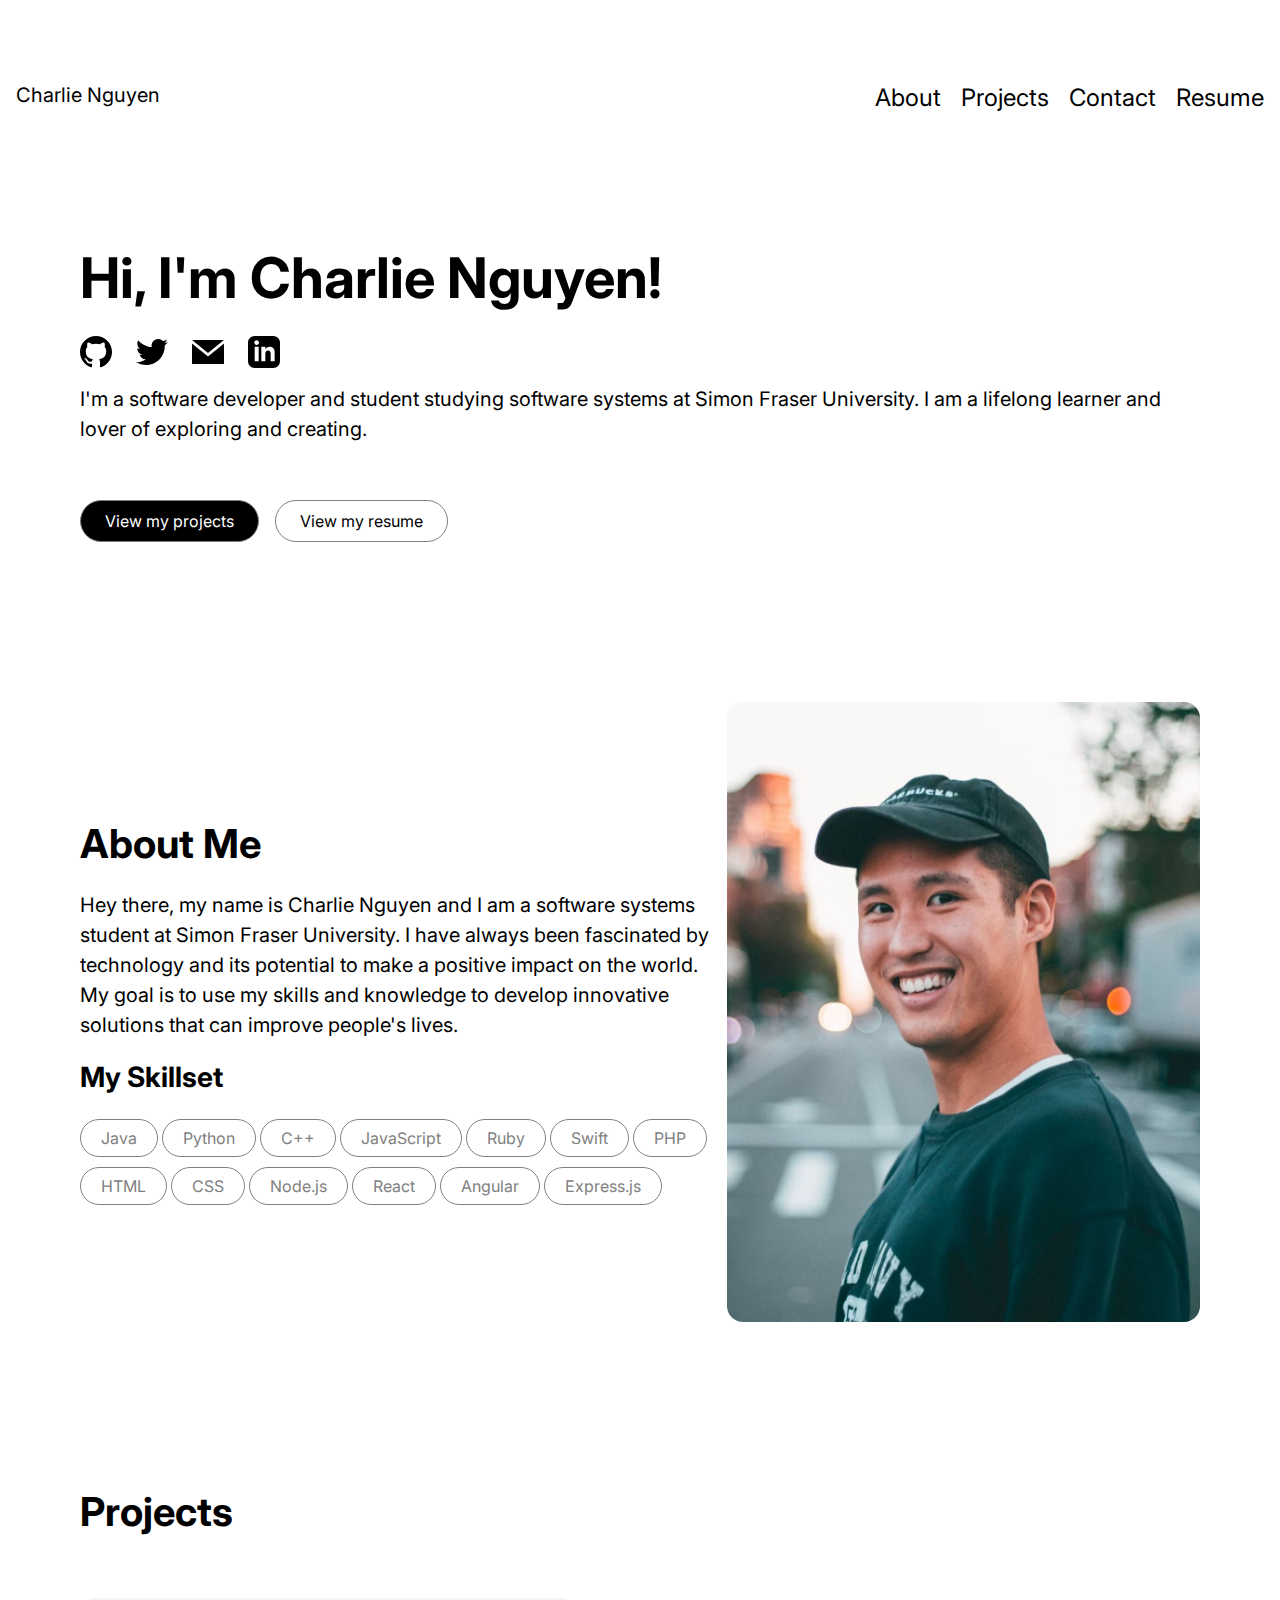
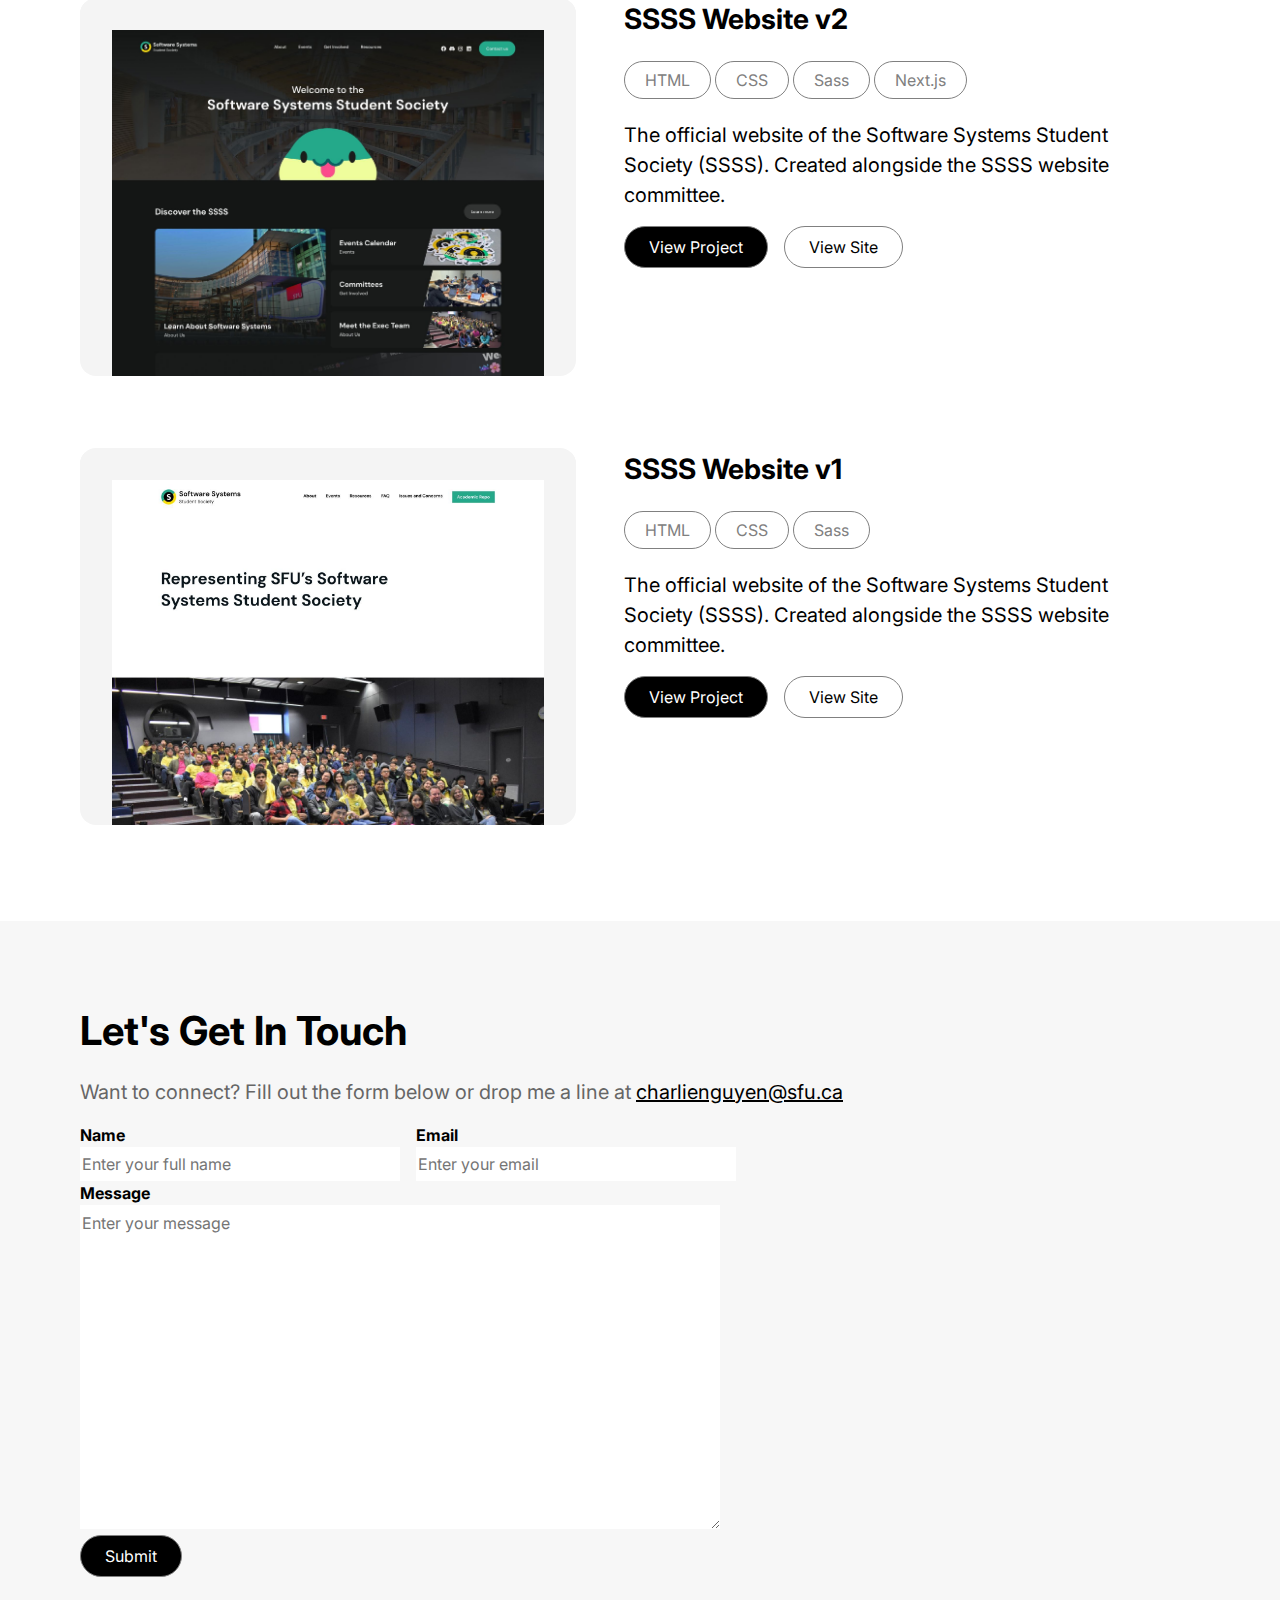
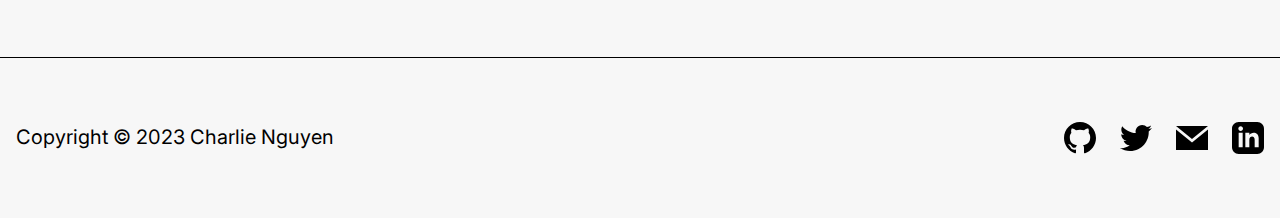
==== commit 61e5f591: "add forms" ====
--- a/portfolio-end/index.html
+++ b/portfolio-end/index.html
@@ -144,23 +144,24 @@
     <p>Want to connect? Fill out the form below or drop me a line at
       <a class="mailto" href="mailto:charlienguyen@sfu.ca">charlienguyen@sfu.ca</a>
     </p>
+    <form action="https://formspree.io/f/xknkjlbz" method="POST">
+      <div class="two-column">
+        <div id="name-input-container">
+          <label for="name"><b>Name</b></label> <br />
+          <input name="name" type="text" id="name" placeholder="Enter your full name">
+        </div>
 
-    <div class="two-column">
-      <div id="name-input-container">
-        <label for="name"><b>Name</b></label> <br>
-        <input type="text" id="name" placeholder="Enter your full name">
+        <div id="email-input-container">
+          <label for="email"><b>Email</b></label> <br />
+          <input name="email" type="email" id="email" placeholder="Enter your email">
+        </div>
       </div>
 
-      <div id="email-input-container">
-        <label for="email"><b>Email</b></label> <br>
-        <input type="email" id="email" placeholder="Enter your email">
-      </div>
-    </div>
+      <label for="message"><b>Message</b></label><br />
+      <textarea name="message" id="message" cols="30" rows="10" placeholder="Enter your message"></textarea> <br />
 
-    <label for="message"><b>Message</b></label>
-    <textarea name="message" id="message" cols="30" rows="10" placeholder="Enter your message"></textarea>
-
-    <button class="btn primary-btn">Submit</button>
+      <button type="submit" class="btn primary-btn">Submit</button>
+    </form>
   </section>
   <footer>
     <nav>
--- a/portfolio-end/style.css
+++ b/portfolio-end/style.css
@@ -130,7 +130,6 @@
 /* Hero Start */
 .container#hero {
   padding-top: 7.5rem;
-  inline-size: min(800px, 100vw);
 }
 
 .btn {
@@ -139,12 +138,10 @@
   border-radius: 1.5rem;
   width: fit-content;
   transition: transform 0.25s;
-  /* transition: filter 0.25s; */
 }
 
 .btn:hover {
   transform:translateY(-0.2em);
-  /* filter: invert(100%); */
 }
 
 .primary-btn {
@@ -298,5 +295,4 @@
   justify-content: space-between;
 }
 
-
 /* Footer End */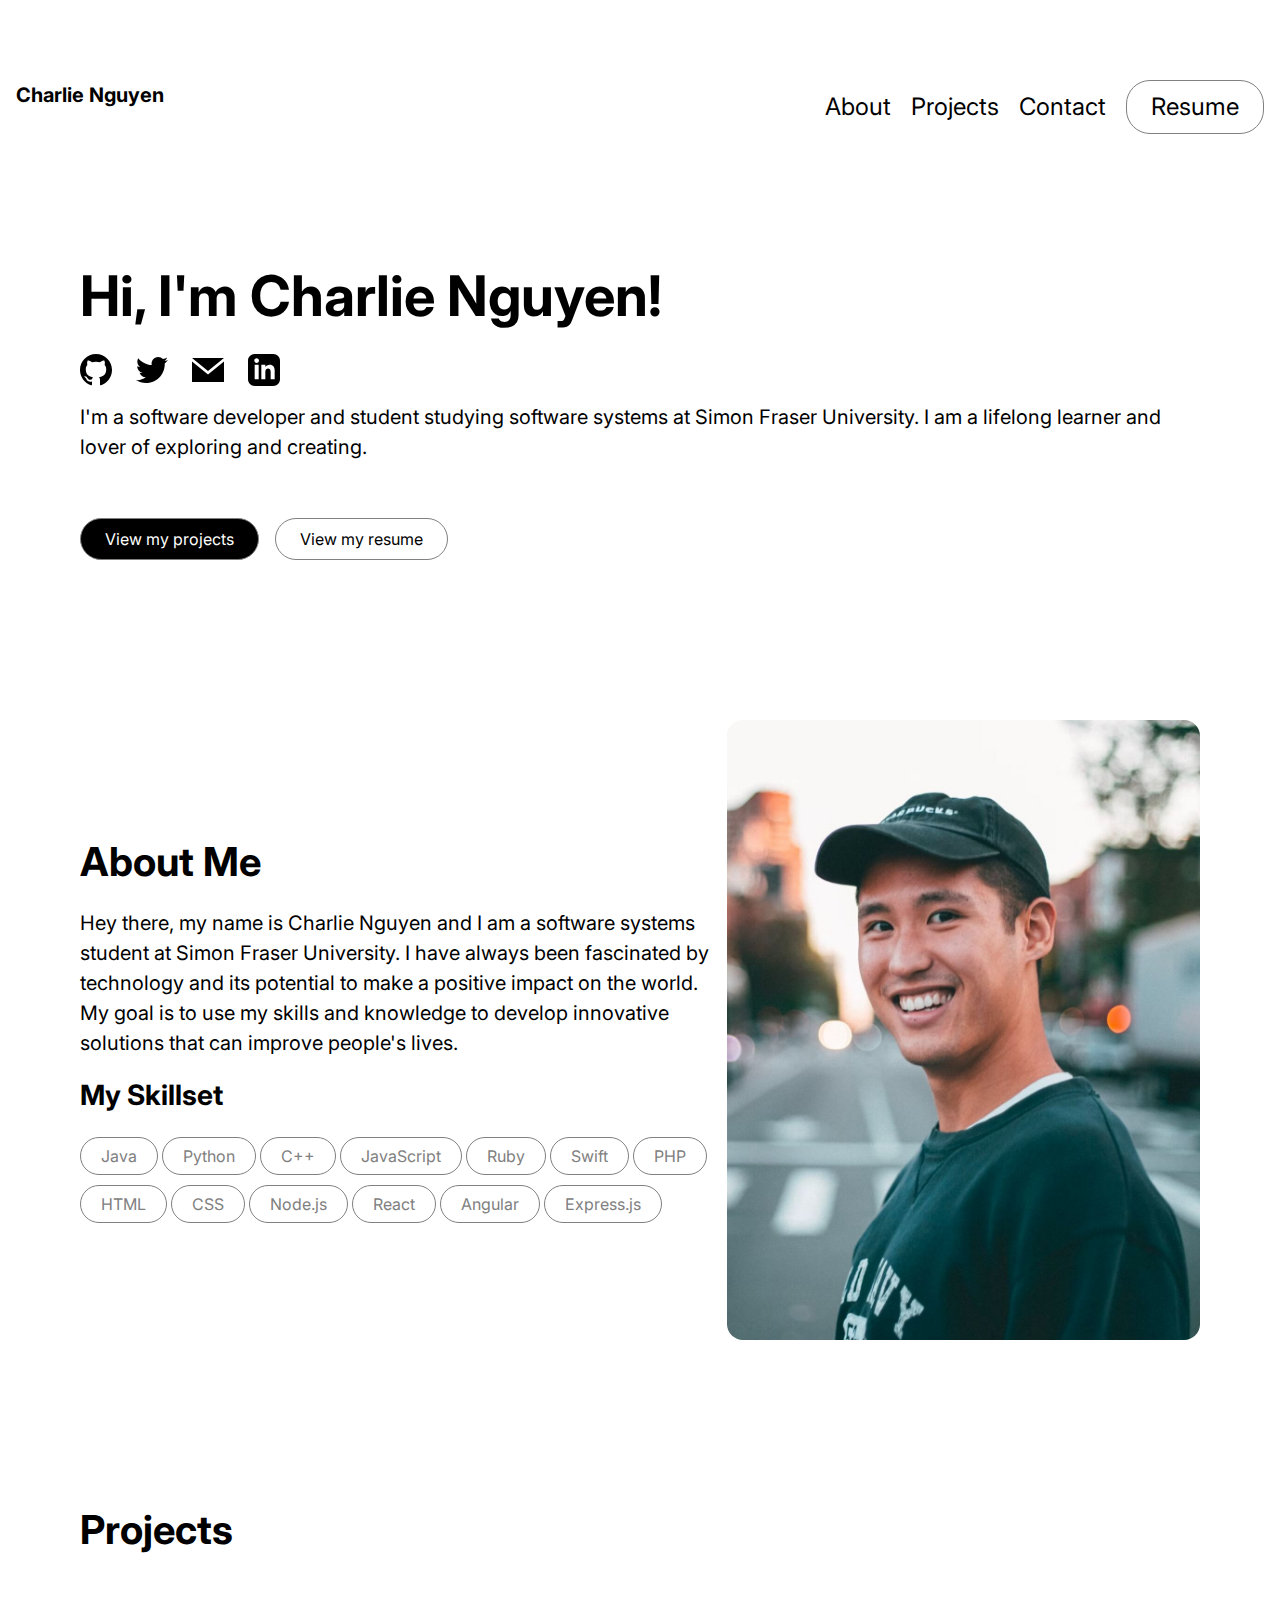
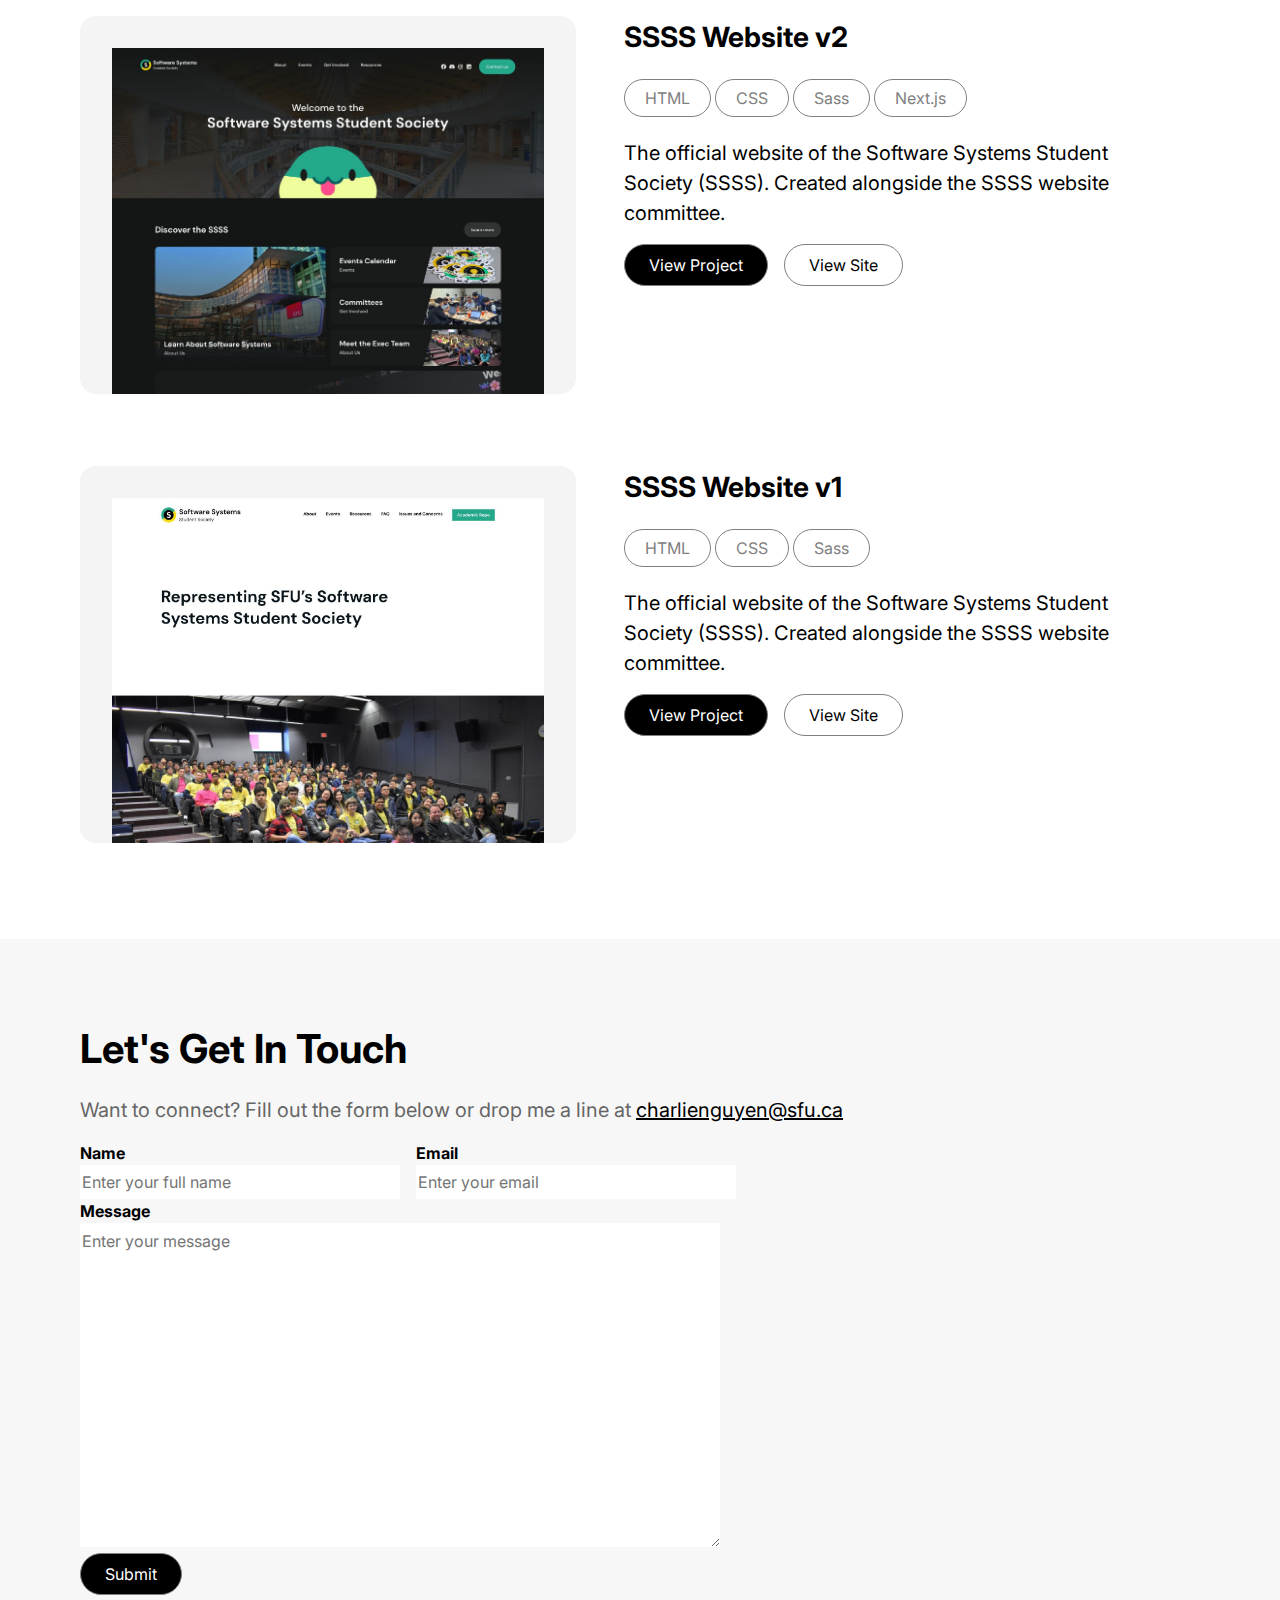
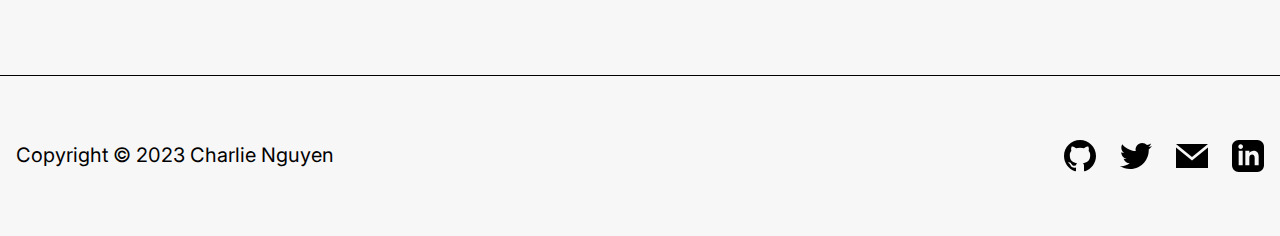
==== commit 3074a1ac: "better header in mobile" ====
--- a/portfolio-end/index.html
+++ b/portfolio-end/index.html
@@ -14,14 +14,14 @@
   <header>
     <nav>
       <div id="navbar-name">
-        <p>Charlie Nguyen</p>
+        <p><b>Charlie Nguyen</b></p>
       </div>
 
       <ul>
         <li><a href="#about">About</a></li>
         <li><a href="#projects">Projects</a></li>
         <li><a href="#contact">Contact</a> </li>
-        <li><a class="resume-link" href="#">Resume</a></li>
+        <li><a href="#"><button class="btn">Resume</button></a></li>
       </ul>
     </nav>
   </header>
--- a/portfolio-end/style.css
+++ b/portfolio-end/style.css
@@ -60,14 +60,16 @@
   text-decoration: underline;
 }
 
-.button-container {
-  display: flex;
-  gap: 1rem;
-}
-
 a button {
   cursor: pointer;
 }
+
+.button-container {
+  display: flex;
+  gap: 1rem;
+}
+
+
 @media only screen and (max-width: 768px) {
   .container {
     padding: 3.5rem 1rem;
@@ -114,15 +116,19 @@
   list-style-type: none;
 }
 
+
+
 @media only screen and (max-width: 768px) {
   header {
     font-size: 1rem;
-  }
-
-  header nav ul {
-    display: flex;
-    gap: 1rem;
-  }
+    padding: 2rem 0;
+  }
+
+  header nav {
+    flex-direction: column;
+    align-items: center;
+  }
+
 }
 
 /* Header End */
@@ -133,6 +139,7 @@
 }
 
 .btn {
+  background: none;
   padding: 0.5rem 1.5rem;
   border: 0.5px solid gray;
   border-radius: 1.5rem;
@@ -164,6 +171,12 @@
   /* Just change width, height initial value is auto */
 }
 
+@media only screen and (max-width: 768px) {
+  .container#hero {
+    padding-top: 3rem;
+  }
+
+}
 /* Hero End */
 
 /* About Start */
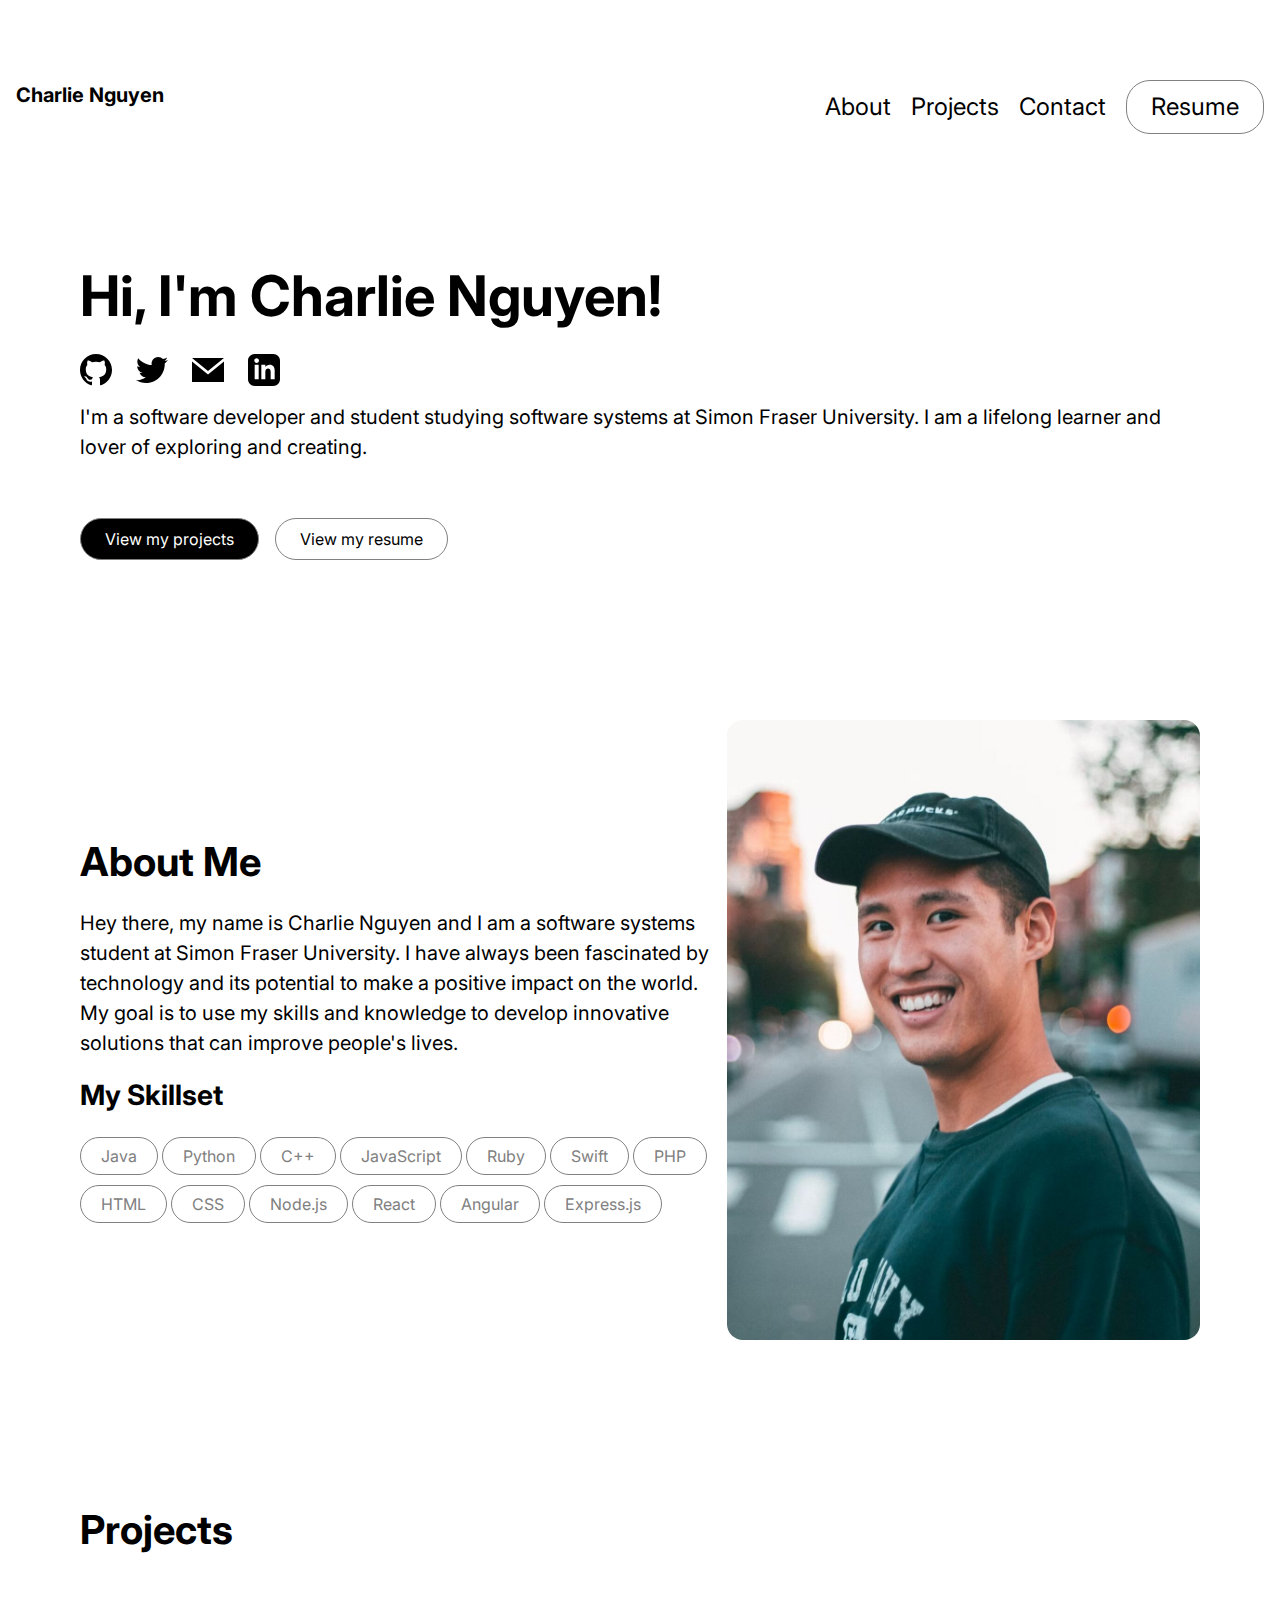
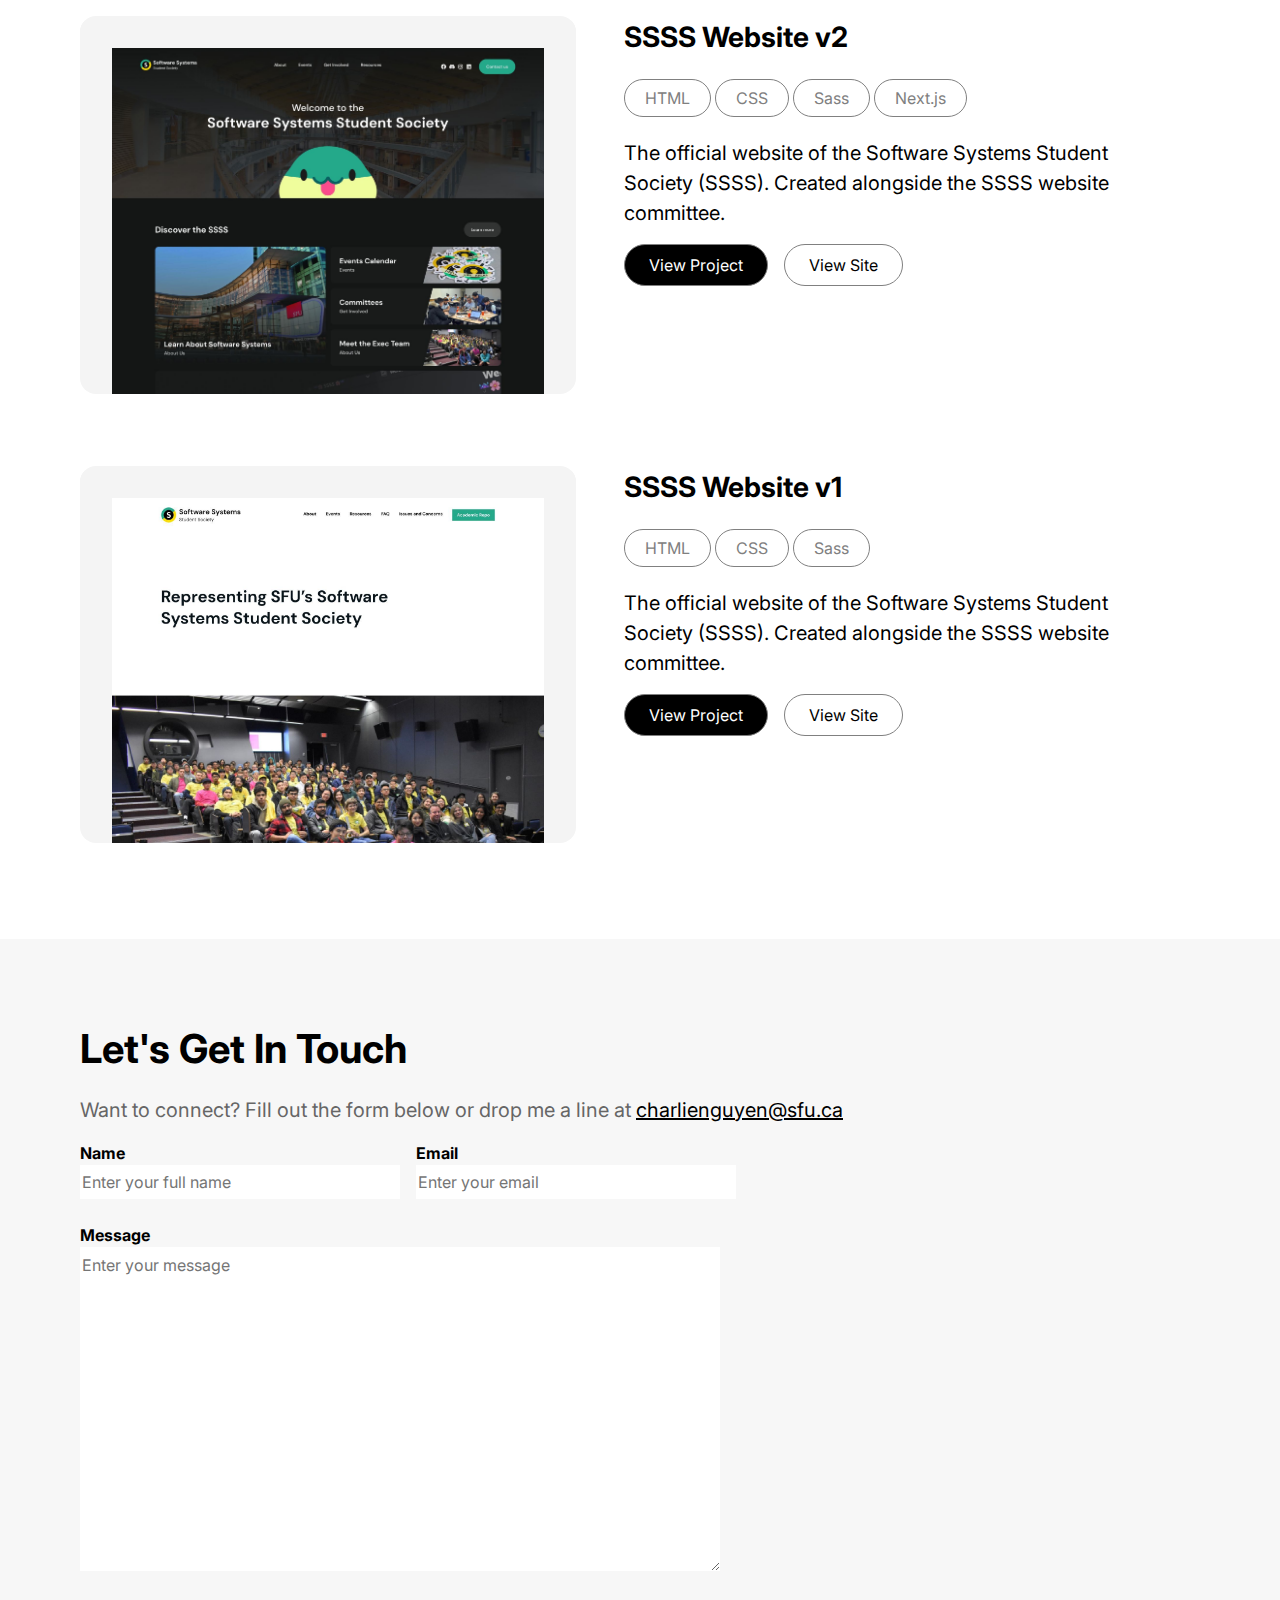
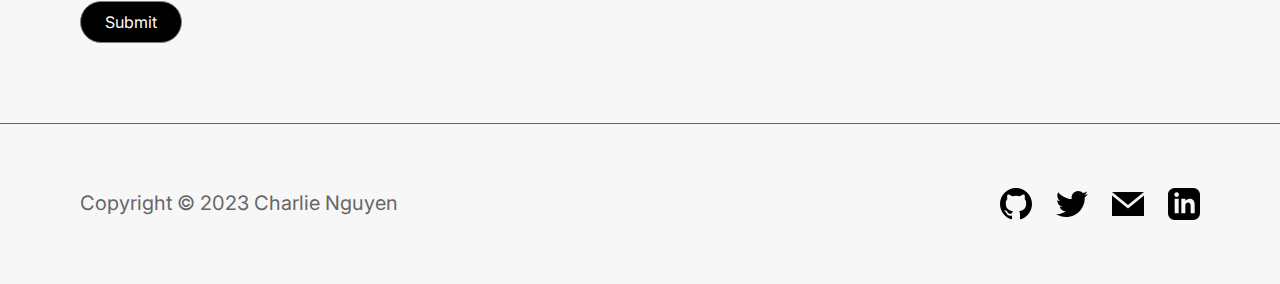
==== commit cfd69d1c: "fix layout in form and footer to be have more spaces and aligned" ====
--- a/portfolio-end/index.html
+++ b/portfolio-end/index.html
@@ -146,20 +146,21 @@
     </p>
     <form action="https://formspree.io/f/xknkjlbz" method="POST">
       <div class="two-column">
-        <div id="name-input-container">
+        <div id="name-container">
           <label for="name"><b>Name</b></label> <br />
           <input name="name" type="text" id="name" placeholder="Enter your full name">
         </div>
 
-        <div id="email-input-container">
+        <div id="email-container">
           <label for="email"><b>Email</b></label> <br />
           <input name="email" type="email" id="email" placeholder="Enter your email">
         </div>
       </div>
 
-      <label for="message"><b>Message</b></label><br />
-      <textarea name="message" id="message" cols="30" rows="10" placeholder="Enter your message"></textarea> <br />
-
+      <div id="message-container">
+        <label for="message"><b>Message</b></label><br />
+        <textarea name="message" id="message" cols="30" rows="10" placeholder="Enter your message"></textarea> <br />
+      </div>
       <button type="submit" class="btn primary-btn">Submit</button>
     </form>
   </section>
--- a/portfolio-end/style.css
+++ b/portfolio-end/style.css
@@ -6,7 +6,8 @@
   --secondary-colour: white;
   --tertiary-colour: #f4f4f4;
   --skill-colour: gray;
-  --contact-colour: #666666;
+  --contact-font-colour: #666666;
+  --contact-bg-colour: #f7f7f7;
 
   --tablet-min-width: 768px;
   --desktop-min-width: 1025px;
@@ -260,12 +261,12 @@
 
 /* Contact Start */
 .container#contact, footer {
-  background-color: #f7f7f7;
+  background-color: var(--contact-bg-colour);
   /* margin: auto; */
 }
 
 .container#contact p, .container#contact input {
-  color: var(--contact-colour);
+  color: var(--contact-font-colour);
 }
 
 a.mailto {
@@ -289,6 +290,13 @@
   width: min(80vw, 40em);
 }
 
+form {
+  display: flex;
+  flex-direction: column;
+  gap: 1.5em;
+}
+
+
 @media only screen and (max-width: 768px) {
   .two-column {
     flex-direction: column;
@@ -298,10 +306,11 @@
 
 /* Footer Start */
 footer {
-  border-top: 1px solid black;
+  border-top: 1px solid var(--contact-font-colour);
+  color: var(--contact-font-colour);
   max-width: var(--container-max-width);
   margin: auto;
-  padding: 4rem 1rem;
+  padding: 4rem 5rem;
 }
 footer nav {
   display: flex;
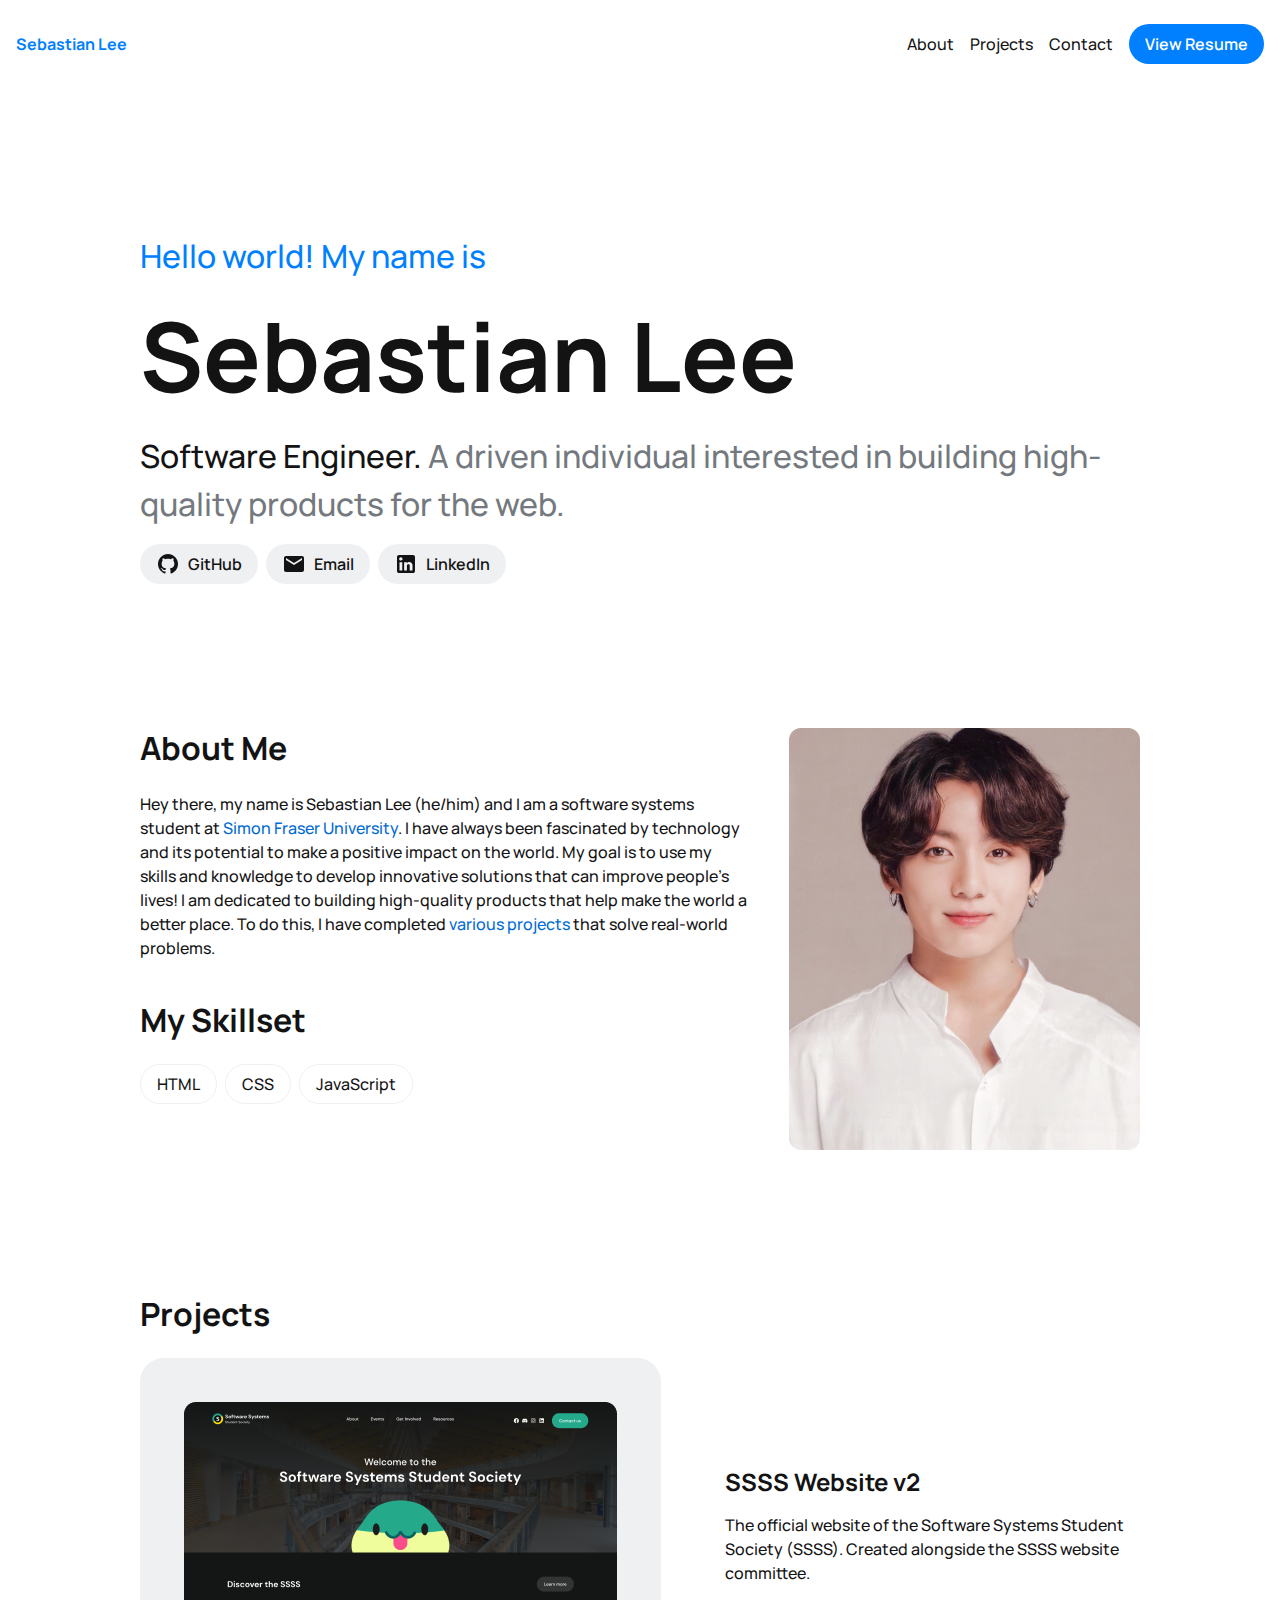
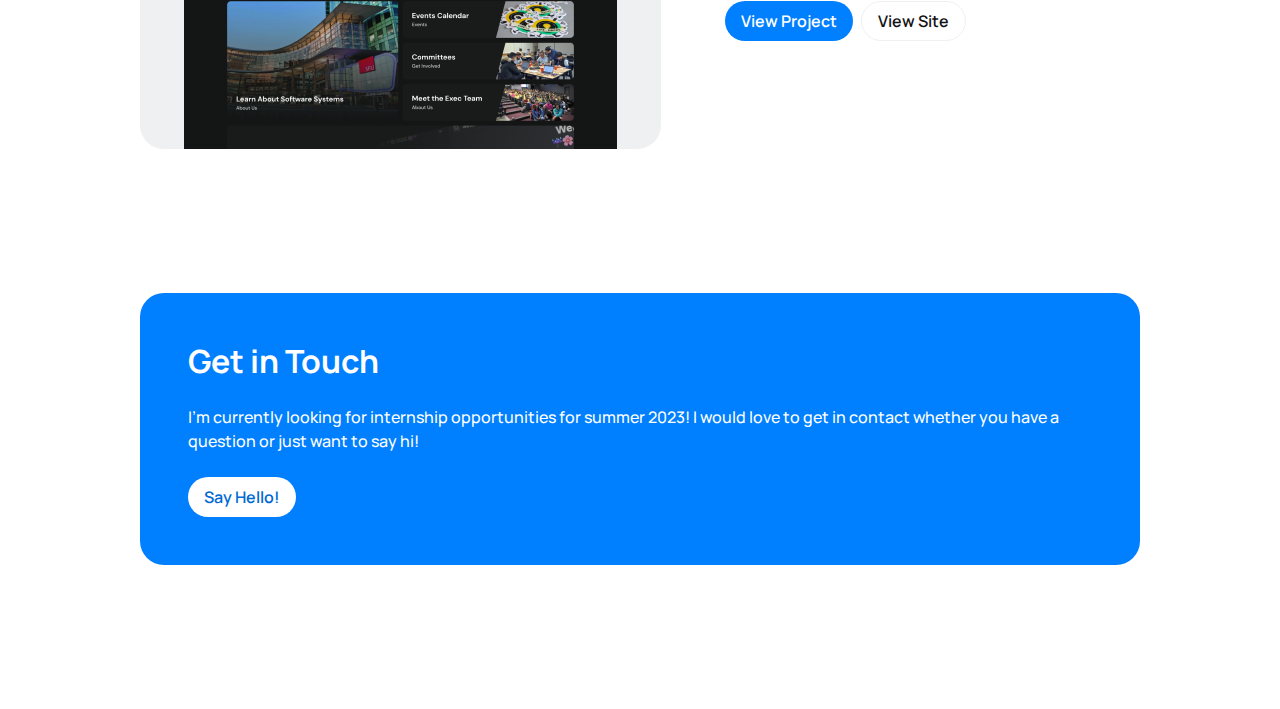
==== commit a37f68e5: "Update code to match new design and Figma structure for continuity" ====
--- a/portfolio-end/index.html
+++ b/portfolio-end/index.html
@@ -1,194 +1,116 @@
 <!DOCTYPE html>
 <html lang="en">
+  <head>
+    <meta charset="UTF-8" />
+    <meta http-equiv="X-UA-Compatible" content="IE=edge" />
+    <meta name="viewport" content="width=device-width, initial-scale=1.0" />
+    <link rel="stylesheet" type="text/css" href="default.css" />
+    <link rel="stylesheet" type="text/css" href="style.css" />
+    <title>Portfolio</title>
+  </head>
 
-<head>
-  <meta charset="UTF-8">
-  <meta http-equiv="X-UA-Compatible" content="IE=edge">
-  <meta name="viewport" content="width=device-width, initial-scale=1.0">
-  <link rel="stylesheet" type="text/css" href="style.css">
-  <link rel="stylesheet" type="text/css" href="default.css">
-  <title>Portfolio</title>
-</head>
+  <body>
+    <header class="container header">
+      <div class="header--title">
+        <p class="header--name"><strong>Sebastian Lee</strong></p>
 
-<body>
-  <header>
-    <nav>
-      <div id="navbar-name">
-        <p><b>Charlie Nguyen</b></p>
+        <button id="menu-btn">
+          <img src="./assets/icons/icon-menu.svg" alt="Menu icon" />
+        </button>
       </div>
 
-      <ul>
-        <li><a href="#about">About</a></li>
-        <li><a href="#projects">Projects</a></li>
-        <li><a href="#contact">Contact</a> </li>
-        <li><a href="#"><button class="btn">Resume</button></a></li>
-      </ul>
-    </nav>
-  </header>
+      <nav>
+        <ul>
+          <li><a href="#about">About</a></li>
+          <li><a href="#projects">Projects</a></li>
+          <li><a href="#contact">Contact</a></li>
+          <li>
+            <a href="#" class="btn">View Resume</a>
+          </li>
+        </ul>
+      </nav>
+    </header>
 
-  <section class="container" id="hero">
-    <h1>Hi, I'm Charlie Nguyen!</h1>
-    <div class="icon-container">
-      <a href="https://github.com/" target="_blank">
-        <img src="./assets/icons/icon-github.svg" alt="Github Icon">
-      </a>
-      <a href="https://twitter.com/" target="_blank">
-        <img src="./assets/icons/icon-twitter.svg" alt="twitter Icon">
-      </a>
-      <a href="https://gmail.com/" target="_blank">
-        <img src="./assets/icons/icon-email.svg" alt="Email Icon">
-      </a>
-      <a href="https://linkedin.com/" target="_blank">
-        <img src="./assets/icons/icon-linkedin.svg" alt="linkedin Icon">
-      </a>
+    <main>
+      <section class="content-container" id="hero">
+        <p class="hero--intro-text">Hello world! My name is</p>
+        <h1>Sebastian Lee</h1>
+        <p class="hero--description">
+          <span>Software Engineer.</span> A driven individual interested in
+          building high-quality products for the web.
+        </p>
+        <div class="hero--social-links">
+          <a href="#" class="btn"
+            ><img src="./assets/icons/icon-github.svg" alt="Github Icon" />
+            GitHub</a
+          >
+          <a href="#" class="btn"
+            ><img src="./assets/icons/icon-email.svg" alt="Email Icon" />
+            Email</a
+          >
+          <a href="#" class="btn"
+            ><img src="./assets/icons/icon-linkedin.svg" alt="LinkedIn Icon" />
+            LinkedIn</a
+          >
+        </div>
+      </section>
 
-    </div>
-    <p>I'm a software developer and student studying software systems at Simon Fraser University. I am a
-      lifelong
-      learner and lover of exploring and creating.</p>
-    <br>
-    <div class="button-container">
-      <a href="#projects">
-        <button class="btn primary-btn">View my projects</button>
-      </a>
-      <a href="#">
-        <button class="btn secondary-btn">View my resume</button>
-      </a>
-    </div>
-  </section>
+      <section class="content-container" id="about">
+        <div class="about--content">
+          <div>
+            <h2>About Me</h2>
+            <p>
+              Hey there, my name is Sebastian Lee (he/him) and I am a software
+              systems student at <a href="#">Simon Fraser University</a>. I have
+              always been fascinated by technology and its potential to make a
+              positive impact on the world. My goal is to use my skills and
+              knowledge to develop innovative solutions that can improve
+              people's lives! I am dedicated to building high-quality products
+              that help make the world a better place. To do this, I have
+              completed <a href="#projects">various projects</a> that solve
+              real-world problems.
+            </p>
+          </div>
+          <div>
+            <h2>My Skillset</h2>
+            <div class="about--content--skills">
+              <div>HTML</div>
+              <div>CSS</div>
+              <div>JavaScript</div>
+            </div>
+          </div>
+        </div>
+        <img src="./assets/profile.jpg" alt="Sebastian Lee's profile image" />
+      </section>
 
-  <section class="container" id="about">
-    <div class="left-section">
-      <h2>About Me</h2>
-      <p>Hey there, my name is Charlie Nguyen and I am a software systems student at Simon Fraser University. I have
-        always been fascinated by technology and its potential to make a positive impact on the world. My goal is to
-        use
-        my skills and knowledge to develop innovative solutions that can improve people's lives.</p>
-      <h3>My Skillset</h3>
-      <div id="skill-container">
-        <span class="skill-tag">Java</span>
-        <span class="skill-tag">Python</span>
-        <span class="skill-tag">C++</span>
-        <span class="skill-tag">JavaScript</span>
-        <span class="skill-tag">Ruby</span>
-        <span class="skill-tag">Swift</span>
-        <span class="skill-tag">PHP</span>
-        <span class="skill-tag">HTML</span>
-        <span class="skill-tag">CSS</span>
-        <span class="skill-tag">Node.js</span>
-        <span class="skill-tag">React</span>
-        <span class="skill-tag">Angular</span>
-        <span class="skill-tag">Express.js</span>
-      </div>
-    </div>
-    <div class="right-section">
-      <img id="profile-img" src="./assets/profile.jpeg" alt="Profile Image">
+      <section class="content-container" id="projects">
+        <h2>Projects</h2>
+        <div class="project--item">
+          <img src="./assets/project-1-img.png" alt="Project 1 screenshot" />
+          <div class="project--item--description">
+            <h3>SSSS Website v2</h3>
+            <p>
+              The official website of the Software Systems Student Society
+              (SSSS). Created alongside the SSSS website committee.
+            </p>
+            <div class="project--item--actions">
+              <a class="btn" href="#">View Project</a>
+              <a class="btn secondary" href="#">View Site</a>
+            </div>
+          </div>
+        </div>
+      </section>
 
-    </div>
-  </section>
-
-
-  <section class="container" id="projects">
-    <h2>Projects</h2>
-    <div class="project-container">
-      <figure class="project-img-container">
-        <img src="./assets/ssss-website-v2.jpeg" alt="SSSS Website Version 2">
-      </figure>
-      <div class="project-description">
-        <h3>SSSS Website v2</h3>
-        <div id="skill-container">
-          <span class="skill-tag">HTML</span>
-          <span class="skill-tag">CSS</span>
-          <span class="skill-tag">Sass</span>
-          <span class="skill-tag">Next.js</span>
-        </div>
-        <p>The official website of the Software Systems Student Society (SSSS). Created alongside the SSSS website
-          committee.</p>
-        <div class="button-container">
-          <a href="https://github.com/ssss-sfu/ssss-sfu.github.io" target="_blank">
-            <button class="btn primary-btn">View Project</button>
-          </a>
-          <a href="https://www.sfussss.org/" target="_blank">
-            <button class="btn secondary-btn">View Site</button>
-          </a>
-        </div>
-      </div>
-    </div>
-
-    <div class="project-container">
-      <figure class="project-img-container">
-        <img src="./assets/ssss-website-v1.jpeg" alt="SSSS Website Version 2">
-      </figure>
-      <div class="project-description">
-        <h3>SSSS Website v1</h3>
-        <div id="skill-container">
-          <span class="skill-tag">HTML</span>
-          <span class="skill-tag">CSS</span>
-          <span class="skill-tag">Sass</span>
-        </div>
-        <p>The official website of the Software Systems Student Society (SSSS). Created alongside the SSSS website
-          committee.</p>
-        <div class="button-container">
-          <a href="https://github.com/ssss-sfu/ssss-sfu.github.io" target="_blank">
-            <button class="btn primary-btn">View Project</button>
-          </a>
-          <a href="https://www.sfussss.org/" target="_blank">
-            <button class="btn secondary-btn">View Site</button>
-          </a>
-        </div>
-      </div>
-    </div>
-  </section>
-  <section class="container" id="contact">
-    <h2>Let's Get In Touch</h2>
-    <p>Want to connect? Fill out the form below or drop me a line at
-      <a class="mailto" href="mailto:charlienguyen@sfu.ca">charlienguyen@sfu.ca</a>
-    </p>
-    <form action="https://formspree.io/f/xknkjlbz" method="POST">
-      <div class="two-column">
-        <div id="name-container">
-          <label for="name"><b>Name</b></label> <br />
-          <input name="name" type="text" id="name" placeholder="Enter your full name">
-        </div>
-
-        <div id="email-container">
-          <label for="email"><b>Email</b></label> <br />
-          <input name="email" type="email" id="email" placeholder="Enter your email">
-        </div>
-      </div>
-
-      <div id="message-container">
-        <label for="message"><b>Message</b></label><br />
-        <textarea name="message" id="message" cols="30" rows="10" placeholder="Enter your message"></textarea> <br />
-      </div>
-      <button type="submit" class="btn primary-btn">Submit</button>
-    </form>
-  </section>
-  <footer>
-    <nav>
-      <div class="navbar-name">
-        <p>Copyright &copy; 2023 Charlie Nguyen </p>
-      </div>
-      <div class="icon-container">
-        <a href="https://github.com/" target="_blank">
-          <img src="./assets/icons/icon-github.svg" alt="Github Icon">
-        </a>
-        <a href="https://twitter.com/" target="_blank">
-          <img src="./assets/icons/icon-twitter.svg" alt="twitter Icon">
-        </a>
-        <a href="https://gmail.com/" target="_blank">
-          <img src="./assets/icons/icon-email.svg" alt="Email Icon">
-        </a>
-        <a href="https://linkedin.com/" target="_blank">
-          <img src="./assets/icons/icon-linkedin.svg" alt="linkedin Icon">
-        </a>
-      </div>
-    </nav>
-
-  </footer>
-  <script src="script.js"></script>
-
-
-</body>
-
-</html>+      <section class="content-container" id="contact">
+        <h2>Get in Touch</h2>
+        <p>
+          I’m currently looking for internship opportunities for summer 2023! I
+          would love to get in contact whether you have a question or just want
+          to say hi!
+        </p>
+        <a href="mailto:hello@test.com" class="btn inverted">Say Hello!</a>
+      </section>
+    </main>
+    <script src="script.js"></script>
+  </body>
+</html>
--- a/portfolio-end/style.css
+++ b/portfolio-end/style.css
@@ -1,60 +1,91 @@
-@import url("https://fonts.googleapis.com/css2?family=Inter:wght@100;400;700&display=swap");
-
-/* Variable Start */
+@import url("https://fonts.googleapis.com/css2?family=Manrope:wght@500;600;700&display=swap");
+
+/* ----------------------------------------- Variable Start */
 :root {
-  --primary-colour: black;
-  --secondary-colour: white;
-  --tertiary-colour: #f4f4f4;
-  --skill-colour: gray;
-  --contact-font-colour: #666666;
-  --contact-bg-colour: #f7f7f7;
+  --color-primary-0: #cce5ff;
+  --color-primary-1: #aad4ff;
+  --color-primary-2: #80bfff;
+  --color-primary-3: #55aaff;
+  --color-primary-4: #2b94ff;
+  --color-primary-5: #007fff;
+  --color-primary-6: #006ad4;
+  --color-primary-7: #0055aa;
+  --color-primary-8: #004080;
+  --color-primary-9: #002a55;
+  --color-primary-10: #001933;
+
+  --color-neutral-white: #fff;
+  --color-neutral-0: #eff0f2;
+  --color-neutral-1: #e4e6e9;
+  --color-neutral-2: #d6dade;
+  --color-neutral-3: #c8ced3;
+  --color-neutral-4: #bbc1c8;
+  --color-neutral-5: #adb5bd;
+  --color-neutral-6: #90979d;
+  --color-neutral-7: #73797e;
+  --color-neutral-8: #575b5f;
+  --color-neutral-9: #3a3c3f;
+  --color-neutral-10: #232426;
+  --color-neutral-black: #131314;
 
   --tablet-min-width: 768px;
   --desktop-min-width: 1025px;
-  --container-max-width: 1500px;
-}
-
-/* Variable End */
-/* Global Start*/
-html, body {
+  --container-max-width: 1280px;
+  --content-container-max-width: 1000px;
+}
+
+/* ----------------------------------------- Variable End */
+/* ----------------------------------------- Global Start*/
+html,
+body {
   scroll-behavior: smooth;
-  font-family: "Inter", sans-serif;
-  background-color: var(--secondary-colour);
-  color: var(--primary-colour);
-}
-
+  font-family: "Manrope", sans-serif;
+  font-weight: 500;
+  background-color: var(--color-neutral-white);
+  color: var(--color-neutral-black);
+}
+
+main {
+  display: flex;
+  flex-direction: column;
+  gap: 6rem;
+  padding-top: 9rem;
+  padding-bottom: 9rem;
+  padding: 9rem 1rem;
+}
 
 .container {
   max-width: var(--container-max-width);
-  min-width: min(100vw, var(--container-max-width));
   margin: auto;
-  padding: 5rem;
-  display: flex;
-  flex-direction: column;
-  gap: 1rem;
-  justify-content: center;
-  background-color: var(--secondary-colour);
+}
+
+.content-container {
+  max-width: var(--content-container-max-width);
+  margin: auto;
+}
+
+h1,
+h2,
+h3 {
+  font-weight: 700;
+  line-height: 125%;
 }
 
 h1 {
-  font-size: 3.5rem;
+  font-size: 2.75rem;
 }
 
 h2 {
-  font-size: 2.5rem;
+  font-size: 2rem;
 }
 
 h3 {
-  font-size: 1.75rem;
-}
-
-p {
-  font-size: 1.25rem;
+  font-size: 1.5rem;
 }
 
 a {
   text-decoration: none;
-  color: black;
+  color: var(--color-primary-6);
 }
 
 a:hover {
@@ -65,256 +96,246 @@
   cursor: pointer;
 }
 
-.button-container {
-  display: flex;
+.btn {
+  border-radius: 4rem;
+  background-color: var(--color-primary-5);
+  color: var(--color-neutral-white);
+  border: none;
+  padding-left: 1rem;
+  padding-right: 1rem;
+  height: 2.5rem;
+  font-weight: 600;
+  display: flex;
+  align-items: center;
+  gap: 0.5rem;
+  transition: transform 0.25s;
+}
+
+.btn:hover {
+  text-decoration: none;
+  transform: translateY(-0.2em);
+}
+
+.btn.secondary {
+  background-color: var(--color-neutral-white);
+  border: 1px solid var(--color-neutral-0);
+  color: var(--color-neutral-black);
+}
+
+.btn.inverted {
+  background-color: var(--color-neutral-white);
+  color: var(--color-primary-6);
+}
+
+@media only screen and (min-width: 768px) {
+  main {
+    gap: 9rem;
+  }
+
+  h1 {
+    font-size: 6rem;
+  }
+}
+
+/* ----------------------------------------- Global End */
+/* ----------------------------------------- Header Start */
+header.header {
+  display: flex;
+  flex-direction: column;
+  padding: 1.5rem 1rem;
   gap: 1rem;
 }
 
-
-@media only screen and (max-width: 768px) {
-  .container {
-    padding: 3.5rem 1rem;
-  }
-
-  h1 {
-    font-size: 2.75rem;
-  }
-
-  h2 {
+.header--title {
+  display: flex;
+  justify-content: space-between;
+  align-items: center;
+}
+
+.header--name {
+  color: var(--color-primary-5);
+}
+
+header.header nav {
+  display: none;
+}
+
+header.header nav ul {
+  display: flex;
+  list-style: none;
+  align-items: center;
+  gap: 1rem;
+  padding-left: 0;
+  flex-wrap: wrap;
+}
+
+header.header nav ul li a {
+  color: var(--color-neutral-black);
+}
+
+header.header nav ul li a.btn {
+  color: var(--color-neutral-white);
+}
+
+#menu-btn {
+  background: none;
+  border: none;
+}
+
+@media only screen and (min-width: 768px) {
+  header.header {
+    display: flex;
+    flex-direction: row;
+    justify-content: space-between;
+  }
+
+  header.header nav {
+    display: block;
+  }
+
+  #menu-btn {
+    display: none;
+  }
+}
+
+/* ----------------------------------------- Header End */
+/* ----------------------------------------- Hero Start */
+
+#hero.content-container {
+  display: flex;
+  flex-direction: column;
+  gap: 1rem;
+}
+
+.hero--intro-text,
+.hero--description {
+  font-size: 1.5rem;
+  color: var(--color-primary-5);
+}
+
+.hero--description {
+  color: var(--color-neutral-7);
+}
+
+.hero--description span {
+  color: var(--color-neutral-black);
+}
+
+.hero--social-links {
+  display: flex;
+  flex-wrap: wrap;
+  gap: 0.5rem;
+}
+
+.hero--social-links a {
+  background-color: var(--color-neutral-0);
+  color: var(--color-neutral-black);
+}
+
+@media only screen and (min-width: 768px) {
+  .hero--intro-text,
+  .hero--description {
     font-size: 2rem;
   }
-
-  h3 {
-    font-size: 1.5rem;
-  }
-
-  p {
-    font-size: 1.2rem;
-  }
-}
-
-/* Global End */
-/* Header Start */
-header {
-  background-color: var(--secondary-colour);
-  padding: 5rem 1rem 0;
-  font-size: 1.5rem;
-}
-header nav {
-  display: flex;
-  max-width: var(--container-max-width);
-  margin: auto;
-  justify-content: space-between;
-}
-
-header nav ul {
-  display: flex;
+}
+
+/* ----------------------------------------- Hero End */
+/* ----------------------------------------- About Start */
+
+#about.content-container {
+  display: flex;
+  flex-direction: column;
+  gap: 2.5rem;
+}
+
+.about--content {
+  display: flex;
+  flex-direction: column;
+  gap: 2.5rem;
+}
+
+.about--content > div {
+  display: flex;
+  flex-direction: column;
+  gap: 1.5rem;
+}
+
+.about--content--skills {
+  display: flex;
+  gap: 0.5rem;
+}
+
+.about--content--skills > div {
+  display: flex;
+  height: 2.5rem;
+  padding-left: 1rem;
+  padding-right: 1rem;
+  border: 1px solid var(--color-neutral-0);
   align-items: center;
-  gap: 1.25rem;
-}
-
-header nav li {
-  list-style-type: none;
-}
-
-
-
-@media only screen and (max-width: 768px) {
-  header {
-    font-size: 1rem;
-    padding: 2rem 0;
-  }
-
-  header nav {
-    flex-direction: column;
+  border-radius: 4rem;
+}
+
+@media only screen and (min-width: 768px) {
+  #about.content-container {
+    flex-direction: row;
+  }
+}
+
+/* ----------------------------------------- About End */
+/* ----------------------------------------- Projects Start */
+
+#projects.content-container {
+  display: flex;
+  flex-direction: column;
+  gap: 1.5rem;
+}
+
+.project--item {
+  display: flex;
+  flex-direction: column;
+  gap: 1.5rem;
+}
+
+.project--item--description {
+  display: flex;
+  flex-direction: column;
+  gap: 1rem;
+}
+
+.project--item--actions {
+  display: flex;
+  gap: 0.5rem;
+}
+
+@media only screen and (min-width: 768px) {
+  .project--item {
+    flex-direction: row;
     align-items: center;
-  }
-
-}
-
-/* Header End */
-
-/* Hero Start */
-.container#hero {
-  padding-top: 7.5rem;
-}
-
-.btn {
-  background: none;
-  padding: 0.5rem 1.5rem;
-  border: 0.5px solid gray;
+    gap: 4rem;
+  }
+}
+
+/* ----------------------------------------- Projects End */
+/* ----------------------------------------- Contact Start */
+
+#contact.content-container {
+  display: flex;
+  flex-direction: column;
+  gap: 1.5rem;
+  padding: 2.5rem;
+  background-color: var(--color-primary-5);
+  color: var(--color-neutral-white);
   border-radius: 1.5rem;
+}
+
+#contact.content-container a {
   width: fit-content;
-  transition: transform 0.25s;
-}
-
-.btn:hover {
-  transform:translateY(-0.2em);
-}
-
-.primary-btn {
-  background-color: var(--primary-colour);
-  color: var(--secondary-colour);
-}
-
-.secondary-btn {
-  background-color: var(--secondary-colour);
-  color: var(--primary-colour);
-}
-
-.icon-container {
-  display: flex;
-  gap: 1.5rem;
-}
-
-.icon-container img {
-  width: 2rem;
-  /* Just change width, height initial value is auto */
-}
-
-@media only screen and (max-width: 768px) {
-  .container#hero {
-    padding-top: 3rem;
-  }
-
-}
-/* Hero End */
-
-/* About Start */
-.container#about {
-  display: flex;
-  flex-direction: row;
-}
-
-.skill-tag {
-  line-height: 3rem;
-  font-style: normal;
-  color: var(--skill-colour);
-  border: 1px solid var(--skill-colour);
-  border-radius: 2rem;
-  padding: 0.5rem 1.25rem;
-}
-
-.left-section {
-  flex: 4;
-  /* Below Copied from container */
-  display: flex;
-  flex-direction: column;
-  justify-content: center;
-  gap: 1rem;
-}
-.right-section {
-  flex: 3;
-  width: fit-content;
-}
-
-.right-section img {
-  object-fit: cover;
-  border-radius: 1rem;
-}
-
-@media only screen and (max-width: 768px) {
-  .container#about {
-    flex-direction: column-reverse;
-  }
-
-}
-/* About End */
-
-/* Projects Start */
-.container#projects {
-  gap: 2.5rem;
-}
-
-.project-container {
-  display: flex;
-  gap: 3rem;
-  padding: 1rem 0;
-}
-
-.project-img-container {
-  width: 100%;
-  flex: 3;
-  border: 2rem solid var(--tertiary-colour);
-  border-radius: 1rem;
-  border-bottom: none;
-}
-
-.project-description {
-  flex: 4;
-  display: flex;
-  flex-direction: column;
-  gap: 1rem;
-}
-
-.project-description p {
-  inline-size: min(25em, 95vw);
-}
-
-
-@media only screen and (max-width: 768px) {
-  .project-container {
-    flex-direction: column;
-  }
-}
-/* Projects End */
-
-/* Contact Start */
-.container#contact, footer {
-  background-color: var(--contact-bg-colour);
-  /* margin: auto; */
-}
-
-.container#contact p, .container#contact input {
-  color: var(--contact-font-colour);
-}
-
-a.mailto {
-  color: black;
-  text-decoration: underline;
-}
-
-.two-column {
-  display: flex; 
-  gap: 1em;
-}
-
-.container#contact input, .container#contact textarea {
-  line-height: 2rem;
-  width: min(80vw, 20em);
-  border: 1vw;
-  background-color: var(--secondary-colour);
-}
-
-.container#contact textarea {
-  width: min(80vw, 40em);
-}
-
-form {
-  display: flex;
-  flex-direction: column;
-  gap: 1.5em;
-}
-
-
-@media only screen and (max-width: 768px) {
-  .two-column {
-    flex-direction: column;
-  }
-}
-/* Contact End */
-
-/* Footer Start */
-footer {
-  border-top: 1px solid var(--contact-font-colour);
-  color: var(--contact-font-colour);
-  max-width: var(--container-max-width);
-  margin: auto;
-  padding: 4rem 5rem;
-}
-footer nav {
-  display: flex;
-  justify-content: space-between;
-}
-
-/* Footer End */+}
+
+@media only screen and (min-width: 768px) {
+  #contact.content-container {
+    padding: 3rem;
+  }
+}
+
+/* ----------------------------------------- Contact End */
